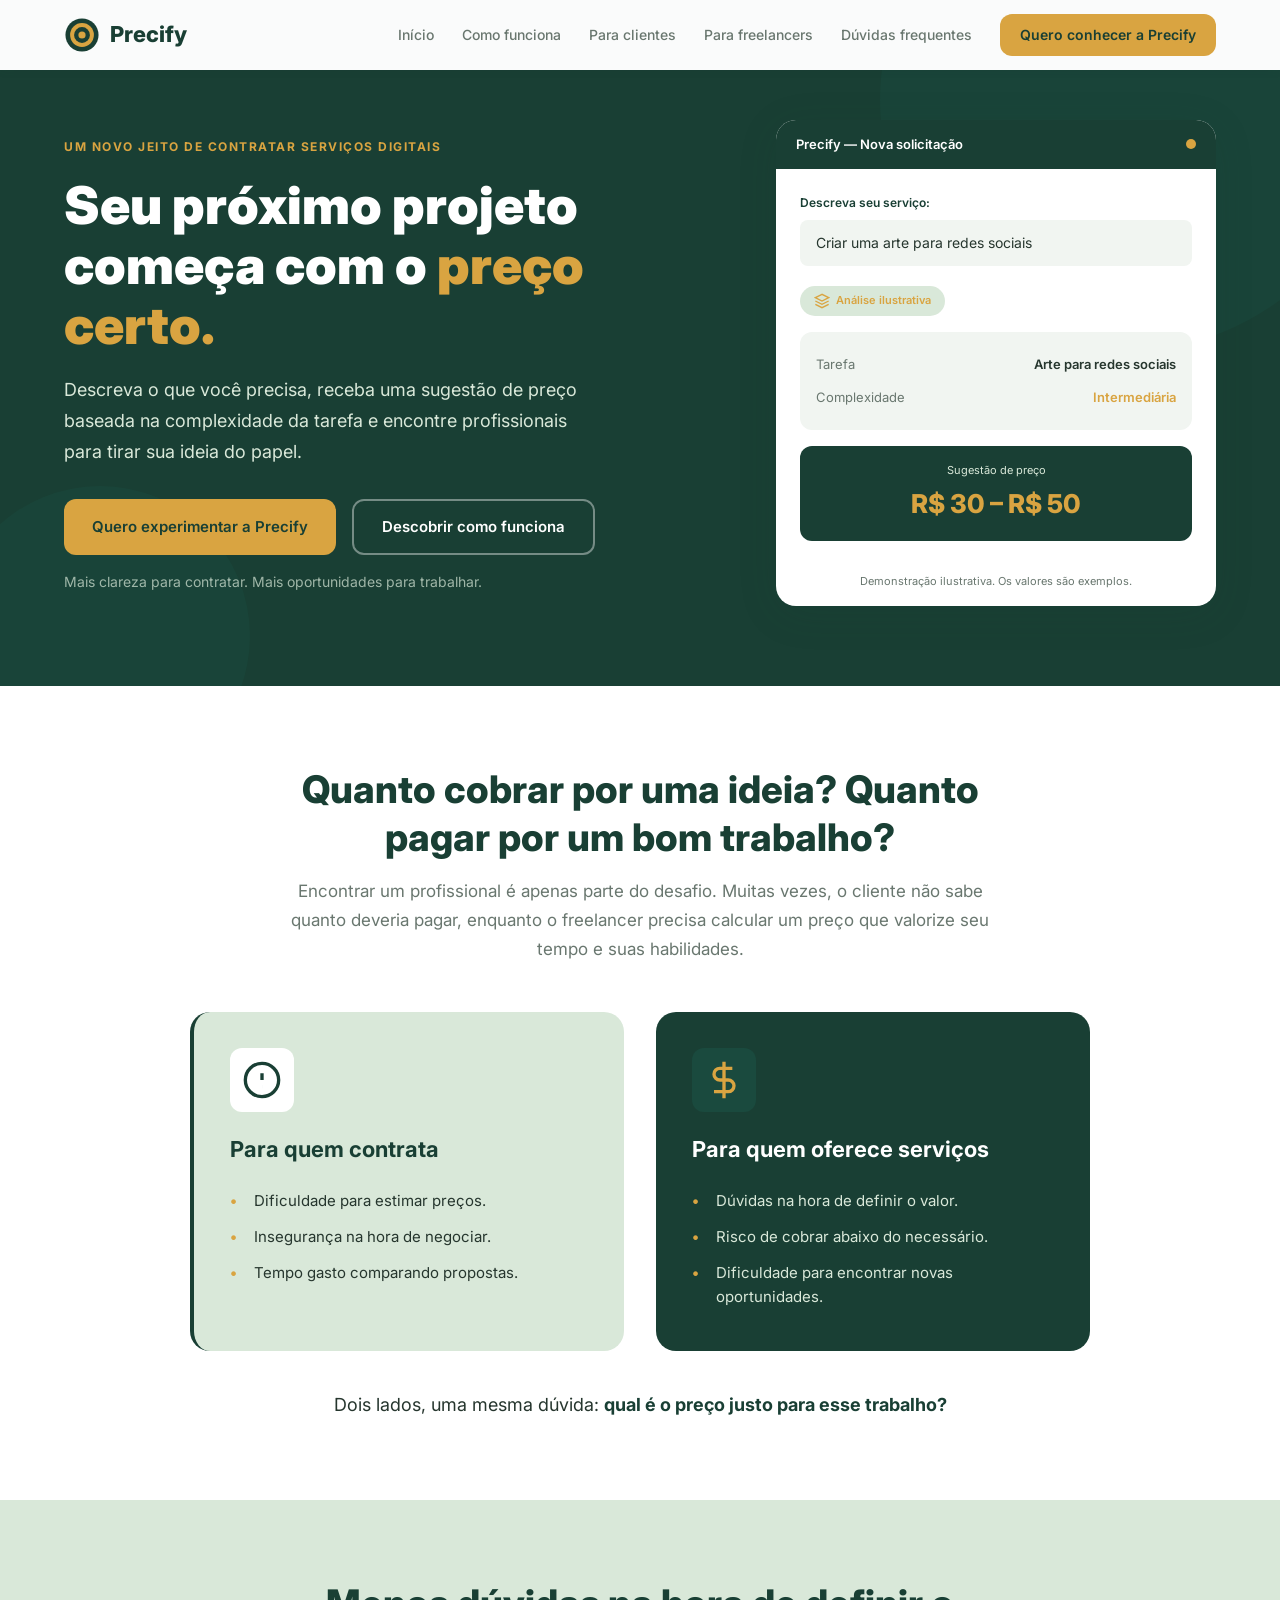
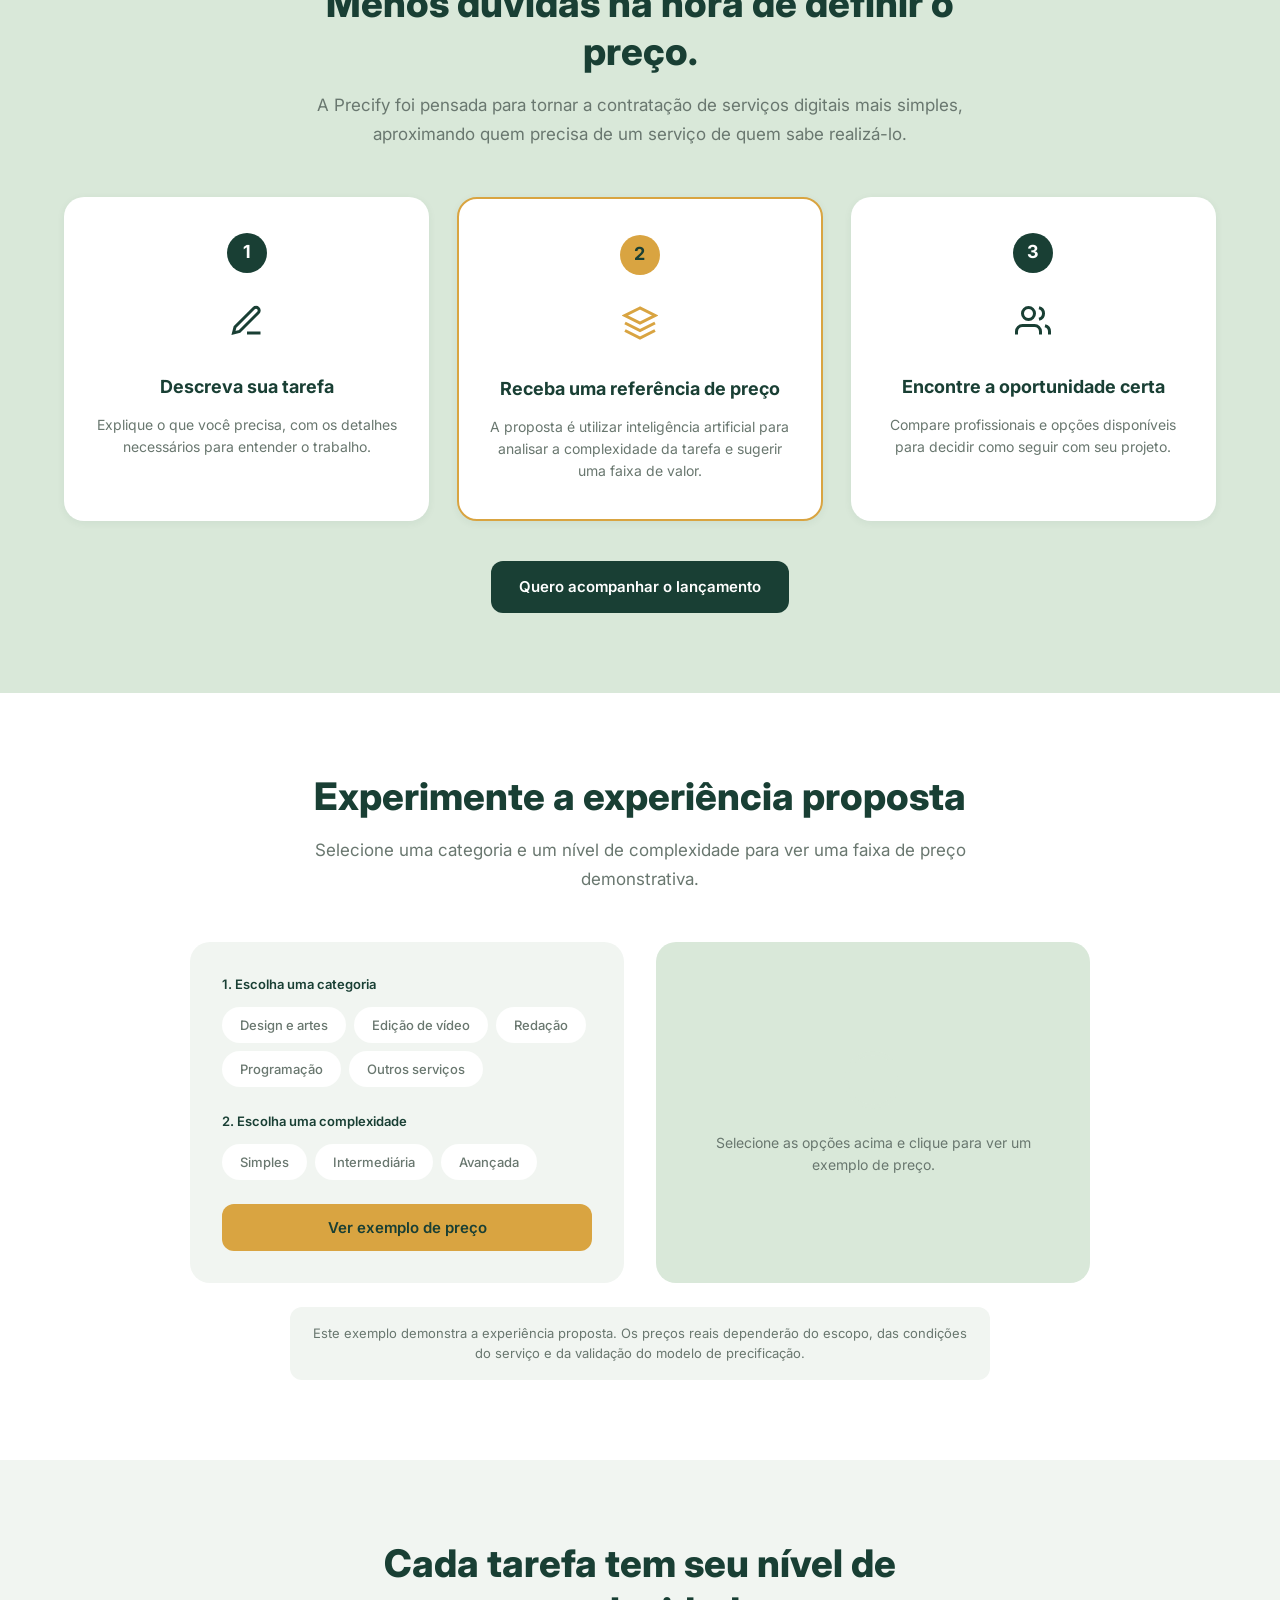
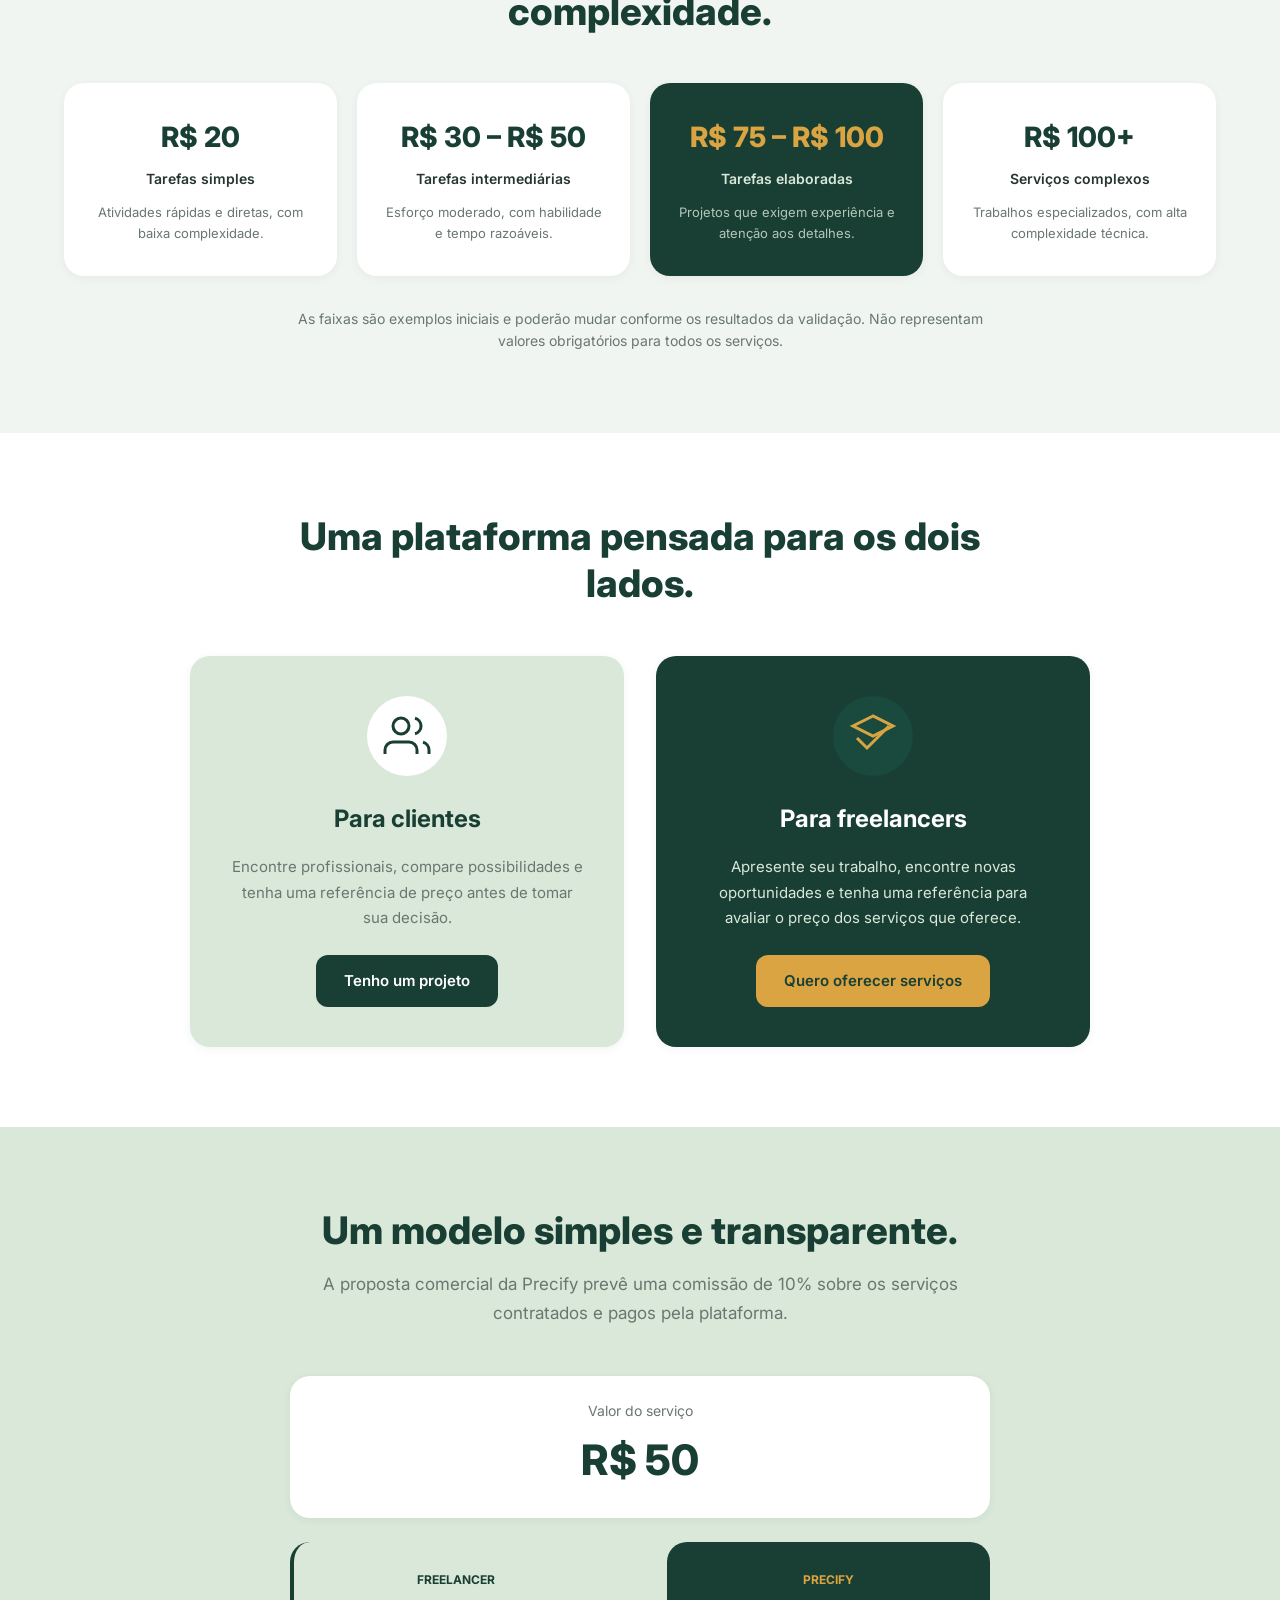
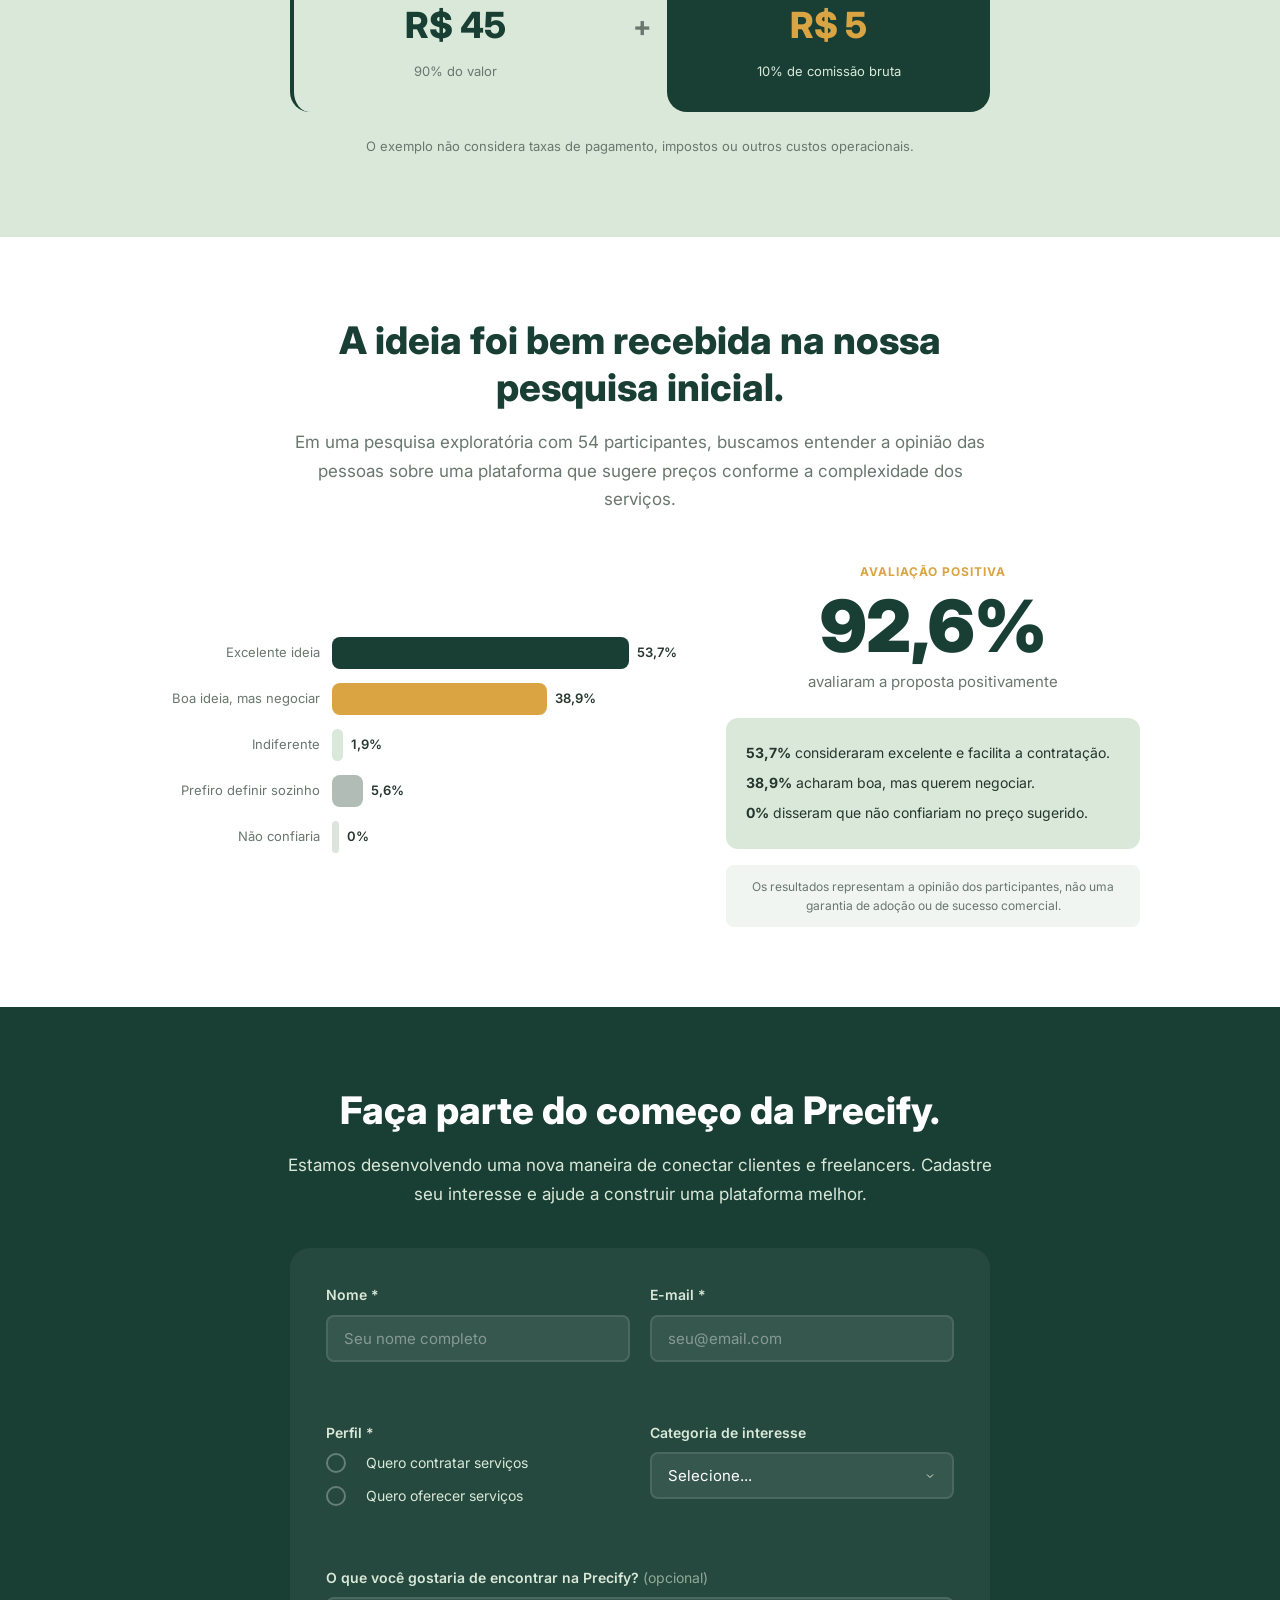
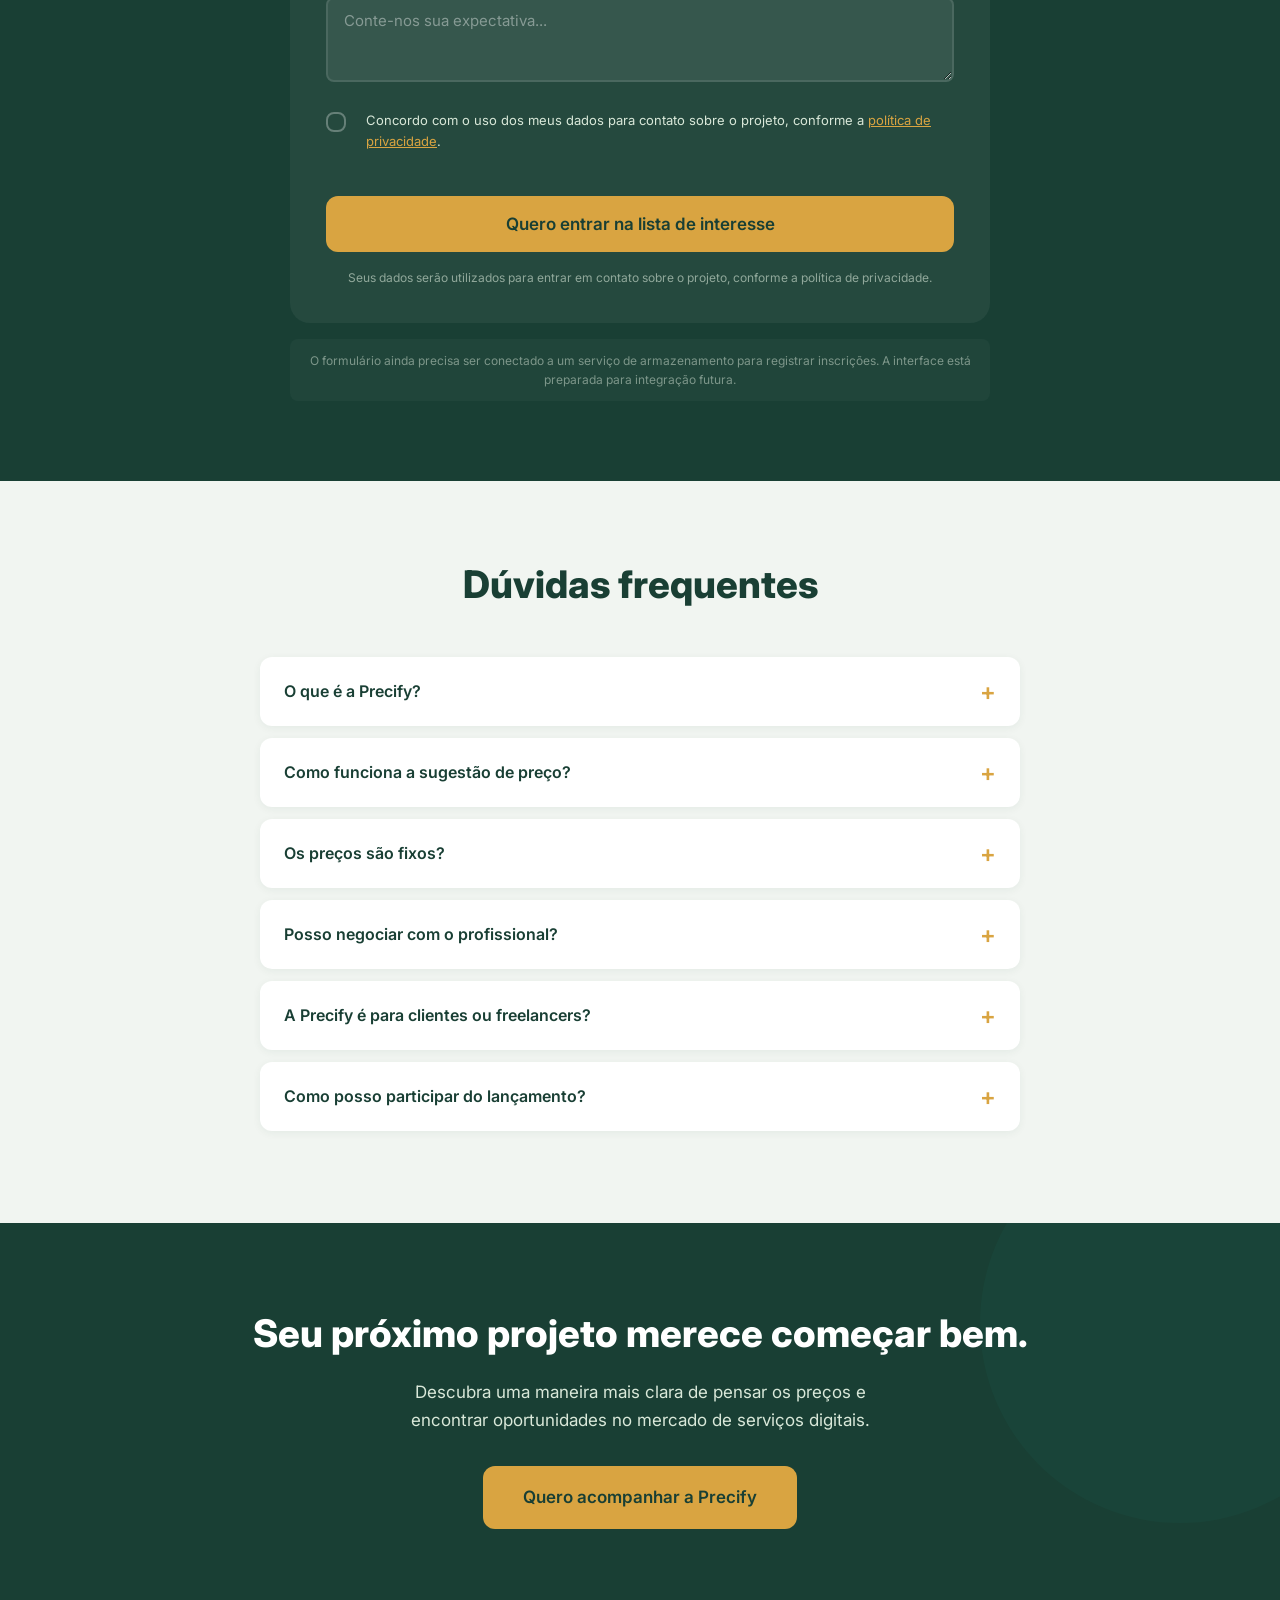
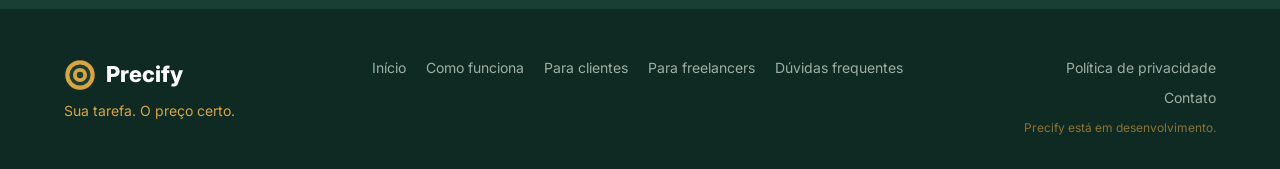
==== index.html @ c621aa9f "chore: implementação inicial do projeto" ====
<!DOCTYPE html>
<html lang="pt-BR">
<head>
    <meta charset="UTF-8" />
    <meta name="viewport" content="width=device-width, initial-scale=1.0" />
    <meta name="description" content="Conheça a Precify, uma proposta de marketplace que conecta clientes e freelancers e utiliza a complexidade das tarefas como referência para sugerir preços de serviços digitais." />
    <meta name="keywords" content="Precify, marketplace, serviços digitais, freelancers, precificação inteligente, IA" />
    <meta name="author" content="Precify" />

    <!-- Open Graph -->
    <meta property="og:title" content="Precify | Marketplace inteligente de serviços digitais" />
    <meta property="og:description" content="Conheça a Precify, uma proposta de marketplace que conecta clientes e freelancers e utiliza a complexidade das tarefas como referência para sugerir preços de serviços digitais." />
    <meta property="og:type" content="website" />
    <meta property="og:locale" content="pt_BR" />

    <title>Precify | Marketplace inteligente de serviços digitais</title>

    <!-- Favicon (inline SVG) -->
    <link rel="icon" href="data:image/svg+xml,%3Csvg xmlns='http://www.w3.org/2000/svg' viewBox='0 0 100 100'%3E%3Ccircle cx='50' cy='50' r='45' fill='%23193F34'/%3E%3Ccircle cx='50' cy='50' r='32' fill='%23D9A441'/%3E%3Ccircle cx='50' cy='50' r='22' fill='%23193F34'/%3E%3Ccircle cx='50' cy='50' r='10' fill='%23D9A441'/%3E%3C/svg%3E" />

    <link rel="preconnect" href="https://fonts.googleapis.com" />
    <link rel="preconnect" href="https://fonts.gstatic.com" crossorigin />
    <link href="https://fonts.googleapis.com/css2?family=Inter:wght@300;400;500;600;700;800;900&display=swap" rel="stylesheet" />

    <link rel="stylesheet" href="styles.css" />
</head>
<body>

<!-- ============================== -->
<!-- HEADER / NAVIGATION            -->
<!-- ============================== -->
<header id="header" class="header">
    <div class="container header__inner">
        <a href="#hero" class="logo" aria-label="Precify - página inicial">
            <svg class="logo__icon" width="36" height="36" viewBox="0 0 100 100" fill="none" xmlns="http://www.w3.org/2000/svg">
                <circle cx="50" cy="50" r="46" fill="#193F34"/>
                <circle cx="50" cy="50" r="33" fill="#D9A441"/>
                <circle cx="50" cy="50" r="22" fill="#193F34"/>
                <circle cx="50" cy="50" r="10" fill="#D9A441"/>
            </svg>
            <span class="logo__text">Precify</span>
        </a>

        <nav class="nav" id="nav" aria-label="Navegação principal">
            <a href="#hero" class="nav__link">Início</a>
            <a href="#solution" class="nav__link">Como funciona</a>
            <a href="#profiles" class="nav__link">Para clientes</a>
            <a href="#profiles" class="nav__link">Para freelancers</a>
            <a href="#faq" class="nav__link">Dúvidas frequentes</a>
            <a href="#interest-form" class="btn btn--gold btn--small">Quero conhecer a Precify</a>
        </nav>

        <button class="menu-toggle" id="menu-toggle" aria-label="Abrir menu" aria-expanded="false">
            <span class="menu-toggle__bar"></span>
            <span class="menu-toggle__bar"></span>
            <span class="menu-toggle__bar"></span>
        </button>
    </div>
</header>

<!-- ============================== -->
<!-- HERO                           -->
<!-- ============================== -->
<section id="hero" class="hero">
    <div class="hero__bg-circle hero__bg-circle--1"></div>
    <div class="hero__bg-circle hero__bg-circle--2"></div>

    <div class="container hero__inner">
        <div class="hero__content animate-on-scroll">
            <span class="hero__tag">UM NOVO JEITO DE CONTRATAR SERVIÇOS DIGITAIS</span>
            <h1 class="hero__title">Seu próximo projeto começa com o <span class="text-gold">preço certo.</span></h1>
            <p class="hero__subtitle">Descreva o que você precisa, receba uma sugestão de preço baseada na complexidade da tarefa e encontre profissionais para tirar sua ideia do papel.</p>

            <div class="hero__buttons">
                <a href="#interest-form" class="btn btn--gold">Quero experimentar a Precify</a>
                <a href="#solution" class="btn btn--outline">Descobrir como funciona</a>
            </div>

            <p class="hero__microcopy">Mais clareza para contratar. Mais oportunidades para trabalhar.</p>
        </div>

        <div class="hero__visual animate-on-scroll">
            <div class="demo-card">
                <div class="demo-card__header">
                    <span class="demo-card__title">Precify — Nova solicitação</span>
                    <span class="demo-card__dot"></span>
                </div>
                <div class="demo-card__body">
                    <label class="demo-card__label">Descreva seu serviço:</label>
                    <div class="demo-card__input">Criar uma arte para redes sociais</div>

                    <div class="demo-card__ai-badge">
                        <svg width="16" height="16" viewBox="0 0 24 24" fill="none" stroke="#D9A441" stroke-width="2"><path d="M12 2L2 7l10 5 10-5-10-5zM2 17l10 5 10-5M2 12l10 5 10-5"/></svg>
                        <span>Análise ilustrativa</span>
                    </div>

                    <div class="demo-card__analysis">
                        <div class="demo-card__row">
                            <span class="demo-card__key">Tarefa</span>
                            <span class="demo-card__val">Arte para redes sociais</span>
                        </div>
                        <div class="demo-card__row">
                            <span class="demo-card__key">Complexidade</span>
                            <span class="demo-card__val demo-card__val--accent">Intermediária</span>
                        </div>
                    </div>

                    <div class="demo-card__price-box">
                        <span class="demo-card__price-label">Sugestão de preço</span>
                        <span class="demo-card__price">R$ 30 – R$ 50</span>
                    </div>
                </div>
                <p class="demo-card__note">Demonstração ilustrativa. Os valores são exemplos.</p>
            </div>
        </div>
    </div>
</section>

<!-- ============================== -->
<!-- PROBLEM                        -->
<!-- ============================== -->
<section id="problem" class="section section--white">
    <div class="container">
        <div class="section__header animate-on-scroll">
            <h2 class="section__title">Quanto cobrar por uma ideia? Quanto pagar por um bom trabalho?</h2>
            <p class="section__text">Encontrar um profissional é apenas parte do desafio. Muitas vezes, o cliente não sabe quanto deveria pagar, enquanto o freelancer precisa calcular um preço que valorize seu tempo e suas habilidades.</p>
        </div>

        <div class="problem-cards">
            <div class="problem-card problem-card--left animate-on-scroll">
                <div class="problem-card__icon">
                    <svg width="40" height="40" viewBox="0 0 24 24" fill="none" stroke="#193F34" stroke-width="2"><circle cx="12" cy="12" r="10"/><path d="M12 8v4M12 16h.01"/></svg>
                </div>
                <h3 class="problem-card__title">Para quem contrata</h3>
                <ul class="problem-card__list">
                    <li>Dificuldade para estimar preços.</li>
                    <li>Insegurança na hora de negociar.</li>
                    <li>Tempo gasto comparando propostas.</li>
                </ul>
            </div>

            <div class="problem-card problem-card--right animate-on-scroll">
                <div class="problem-card__icon problem-card__icon--dark">
                    <svg width="40" height="40" viewBox="0 0 24 24" fill="none" stroke="#D9A441" stroke-width="2"><path d="M12 1v22M17 5H9.5a3.5 3.5 0 000 7h5a3.5 3.5 0 010 7H6"/></svg>
                </div>
                <h3 class="problem-card__title problem-card__title--light">Para quem oferece serviços</h3>
                <ul class="problem-card__list problem-card__list--light">
                    <li>Dúvidas na hora de definir o valor.</li>
                    <li>Risco de cobrar abaixo do necessário.</li>
                    <li>Dificuldade para encontrar novas oportunidades.</li>
                </ul>
            </div>
        </div>

        <p class="problem-footer animate-on-scroll">Dois lados, uma mesma dúvida: <strong>qual é o preço justo para esse trabalho?</strong></p>
    </div>
</section>

<!-- ============================== -->
<!-- SOLUTION                       -->
<!-- ============================== -->
<section id="solution" class="section section--light-green">
    <div class="container">
        <div class="section__header animate-on-scroll">
            <h2 class="section__title">Menos dúvidas na hora de definir o preço.</h2>
            <p class="section__text">A Precify foi pensada para tornar a contratação de serviços digitais mais simples, aproximando quem precisa de um serviço de quem sabe realizá-lo.</p>
        </div>

        <div class="solution-cards">
            <div class="solution-card animate-on-scroll">
                <div class="solution-card__num">1</div>
                <div class="solution-card__icon">
                    <svg width="36" height="36" viewBox="0 0 24 24" fill="none" stroke="#193F34" stroke-width="2"><path d="M12 20h9M16.5 3.5a2.12 2.12 0 113 3L7 19l-4 1 1-4L16.5 3.5z"/></svg>
                </div>
                <h3 class="solution-card__title">Descreva sua tarefa</h3>
                <p class="solution-card__text">Explique o que você precisa, com os detalhes necessários para entender o trabalho.</p>
            </div>

            <div class="solution-card solution-card--accent animate-on-scroll">
                <div class="solution-card__num solution-card__num--gold">2</div>
                <div class="solution-card__icon">
                    <svg width="36" height="36" viewBox="0 0 24 24" fill="none" stroke="#D9A441" stroke-width="2"><path d="M12 2L2 7l10 5 10-5-10-5zM2 17l10 5 10-5M2 12l10 5 10-5"/></svg>
                </div>
                <h3 class="solution-card__title">Receba uma referência de preço</h3>
                <p class="solution-card__text">A proposta é utilizar inteligência artificial para analisar a complexidade da tarefa e sugerir uma faixa de valor.</p>
            </div>

            <div class="solution-card animate-on-scroll">
                <div class="solution-card__num">3</div>
                <div class="solution-card__icon">
                    <svg width="36" height="36" viewBox="0 0 24 24" fill="none" stroke="#193F34" stroke-width="2"><path d="M17 21v-2a4 4 0 00-4-4H5a4 4 0 00-4 4v2"/><circle cx="9" cy="7" r="4"/><path d="M23 21v-2a4 4 0 00-3-3.87M16 3.13a4 4 0 010 7.75"/></svg>
                </div>
                <h3 class="solution-card__title">Encontre a oportunidade certa</h3>
                <p class="solution-card__text">Compare profissionais e opções disponíveis para decidir como seguir com seu projeto.</p>
            </div>
        </div>

        <div class="solution__cta animate-on-scroll">
            <a href="#interest-form" class="btn btn--dark">Quero acompanhar o lançamento</a>
        </div>
    </div>
</section>

<!-- ============================== -->
<!-- INTERACTIVE DEMO               -->
<!-- ============================== -->
<section id="demo" class="section section--white">
    <div class="container">
        <div class="section__header animate-on-scroll">
            <h2 class="section__title">Experimente a experiência proposta</h2>
            <p class="section__text">Selecione uma categoria e um nível de complexidade para ver uma faixa de preço demonstrativa.</p>
        </div>

        <div class="demo-interactive animate-on-scroll">
            <div class="demo-interactive__panel">
                <div class="demo-step">
                    <label class="demo-step__label">1. Escolha uma categoria</label>
                    <div class="demo-options" id="demo-categories">
                        <button class="demo-option" data-category="design">Design e artes</button>
                        <button class="demo-option" data-category="video">Edição de vídeo</button>
                        <button class="demo-option" data-category="writing">Redação</button>
                        <button class="demo-option" data-category="programming">Programação</button>
                        <button class="demo-option" data-category="other">Outros serviços</button>
                    </div>
                </div>

                <div class="demo-step">
                    <label class="demo-step__label">2. Escolha uma complexidade</label>
                    <div class="demo-options" id="demo-complexity">
                        <button class="demo-option" data-complexity="simple">Simples</button>
                        <button class="demo-option" data-complexity="intermediate">Intermediária</button>
                        <button class="demo-option" data-complexity="advanced">Avançada</button>
                    </div>
                </div>

                <button class="btn btn--gold btn--full" id="demo-submit" disabled>Ver exemplo de preço</button>
            </div>

            <div class="demo-interactive__result" id="demo-result">
                <div class="demo-result__placeholder">
                    <svg width="64" height="64" viewBox="0 0 24 24" fill="none" stroke="#D9E8D9" stroke-width="1.5"><circle cx="12" cy="12" r="10"/><path d="M12 8v4M12 16h.01"/></svg>
                    <p>Selecione as opções acima e clique para ver um exemplo de preço.</p>
                </div>
            </div>
        </div>

        <p class="demo-note animate-on-scroll">Este exemplo demonstra a experiência proposta. Os preços reais dependerão do escopo, das condições do serviço e da validação do modelo de precificação.</p>
    </div>
</section>

<!-- ============================== -->
<!-- PRICE TIERS                    -->
<!-- ============================== -->
<section id="prices" class="section section--light-gray">
    <div class="container">
        <div class="section__header animate-on-scroll">
            <h2 class="section__title">Cada tarefa tem seu nível de complexidade.</h2>
        </div>

        <div class="price-tiers">
            <div class="price-tier animate-on-scroll">
                <span class="price-tier__amount">R$ 20</span>
                <span class="price-tier__label">Tarefas simples</span>
                <p class="price-tier__desc">Atividades rápidas e diretas, com baixa complexidade.</p>
            </div>

            <div class="price-tier animate-on-scroll">
                <span class="price-tier__amount">R$ 30 – R$ 50</span>
                <span class="price-tier__label">Tarefas intermediárias</span>
                <p class="price-tier__desc">Esforço moderado, com habilidade e tempo razoáveis.</p>
            </div>

            <div class="price-tier price-tier--accent animate-on-scroll">
                <span class="price-tier__amount price-tier__amount--gold">R$ 75 – R$ 100</span>
                <span class="price-tier__label">Tarefas elaboradas</span>
                <p class="price-tier__desc">Projetos que exigem experiência e atenção aos detalhes.</p>
            </div>

            <div class="price-tier animate-on-scroll">
                <span class="price-tier__amount">R$ 100+</span>
                <span class="price-tier__label">Serviços complexos</span>
                <p class="price-tier__desc">Trabalhos especializados, com alta complexidade técnica.</p>
            </div>
        </div>

        <p class="price-note animate-on-scroll">As faixas são exemplos iniciais e poderão mudar conforme os resultados da validação. Não representam valores obrigatórios para todos os serviços.</p>
    </div>
</section>

<!-- ============================== -->
<!-- TWO PROFILES                   -->
<!-- ============================== -->
<section id="profiles" class="section section--white">
    <div class="container">
        <div class="section__header animate-on-scroll">
            <h2 class="section__title">Uma plataforma pensada para os dois lados.</h2>
        </div>

        <div class="profile-cards">
            <div class="profile-card profile-card--client animate-on-scroll">
                <div class="profile-card__icon">
                    <svg width="48" height="48" viewBox="0 0 24 24" fill="none" stroke="#193F34" stroke-width="1.5"><path d="M17 21v-2a4 4 0 00-4-4H5a4 4 0 00-4 4v2"/><circle cx="9" cy="7" r="4"/><path d="M23 21v-2a4 4 0 00-3-3.87M16 3.13a4 4 0 010 7.75"/></svg>
                </div>
                <h3 class="profile-card__title">Para clientes</h3>
                <p class="profile-card__text">Encontre profissionais, compare possibilidades e tenha uma referência de preço antes de tomar sua decisão.</p>
                <a href="#interest-form" class="btn btn--dark" data-profile="client">Tenho um projeto</a>
            </div>

            <div class="profile-card profile-card--freelancer animate-on-scroll">
                <div class="profile-card__icon">
                    <svg width="48" height="48" viewBox="0 0 24 24" fill="none" stroke="#D9A441" stroke-width="1.5"><path d="M20 7L9 18l-5-5"/><path d="M12 2L2 7l10 5 10-5-10-5z"/></svg>
                </div>
                <h3 class="profile-card__title profile-card__title--light">Para freelancers</h3>
                <p class="profile-card__text profile-card__text--light">Apresente seu trabalho, encontre novas oportunidades e tenha uma referência para avaliar o preço dos serviços que oferece.</p>
                <a href="#interest-form" class="btn btn--gold" data-profile="freelancer">Quero oferecer serviços</a>
            </div>
        </div>
    </div>
</section>

<!-- ============================== -->
<!-- BUSINESS MODEL                 -->
<!-- ============================== -->
<section id="business-model" class="section section--light-green">
    <div class="container">
        <div class="section__header animate-on-scroll">
            <h2 class="section__title">Um modelo simples e transparente.</h2>
            <p class="section__text">A proposta comercial da Precify prevê uma comissão de 10% sobre os serviços contratados e pagos pela plataforma.</p>
        </div>

        <div class="business-model animate-on-scroll">
            <div class="business-model__total">
                <span class="business-model__label">Valor do serviço</span>
                <span class="business-model__amount">R$ 50</span>
            </div>

            <div class="business-model__split">
                <div class="business-model__card business-model__card--freelancer">
                    <span class="business-model__card-label">FREELANCER</span>
                    <span class="business-model__card-amount">R$ 45</span>
                    <span class="business-model__card-pct">90% do valor</span>
                </div>

                <div class="business-model__plus">+</div>

                <div class="business-model__card business-model__card--precify">
                    <span class="business-model__card-label">PRECIFY</span>
                    <span class="business-model__card-amount">R$ 5</span>
                    <span class="business-model__card-pct">10% de comissão bruta</span>
                </div>
            </div>

            <p class="business-model__note">O exemplo não considera taxas de pagamento, impostos ou outros custos operacionais.</p>
        </div>
    </div>
</section>

<!-- ============================== -->
<!-- VALIDATION                     -->
<!-- ============================== -->
<section id="validation" class="section section--white">
    <div class="container">
        <div class="section__header animate-on-scroll">
            <h2 class="section__title">A ideia foi bem recebida na nossa pesquisa inicial.</h2>
            <p class="section__text">Em uma pesquisa exploratória com 54 participantes, buscamos entender a opinião das pessoas sobre uma plataforma que sugere preços conforme a complexidade dos serviços.</p>
        </div>

        <div class="validation animate-on-scroll">
            <div class="validation__chart">
                <div class="bar-chart" id="bar-chart">
                    <div class="bar-chart__item">
                        <span class="bar-chart__label">Excelente ideia</span>
                        <div class="bar-chart__bar-wrap">
                            <div class="bar-chart__bar bar-chart__bar--primary" data-value="53.7"></div>
                            <span class="bar-chart__value">53,7%</span>
                        </div>
                    </div>
                    <div class="bar-chart__item">
                        <span class="bar-chart__label">Boa ideia, mas negociar</span>
                        <div class="bar-chart__bar-wrap">
                            <div class="bar-chart__bar bar-chart__bar--gold" data-value="38.9"></div>
                            <span class="bar-chart__value">38,9%</span>
                        </div>
                    </div>
                    <div class="bar-chart__item">
                        <span class="bar-chart__label">Indiferente</span>
                        <div class="bar-chart__bar-wrap">
                            <div class="bar-chart__bar bar-chart__bar--light" data-value="1.9"></div>
                            <span class="bar-chart__value">1,9%</span>
                        </div>
                    </div>
                    <div class="bar-chart__item">
                        <span class="bar-chart__label">Prefiro definir sozinho</span>
                        <div class="bar-chart__bar-wrap">
                            <div class="bar-chart__bar bar-chart__bar--gray" data-value="5.6"></div>
                            <span class="bar-chart__value">5,6%</span>
                        </div>
                    </div>
                    <div class="bar-chart__item">
                        <span class="bar-chart__label">Não confiaria</span>
                        <div class="bar-chart__bar-wrap">
                            <div class="bar-chart__bar bar-chart__bar--none" data-value="0"></div>
                            <span class="bar-chart__value">0%</span>
                        </div>
                    </div>
                </div>
            </div>

            <div class="validation__highlight">
                <span class="validation__tag">AVALIAÇÃO POSITIVA</span>
                <span class="validation__big-number">92,6%</span>
                <span class="validation__desc">avaliaram a proposta positivamente</span>

                <div class="validation__detail">
                    <p><strong>53,7%</strong> consideraram excelente e facilita a contratação.</p>
                    <p><strong>38,9%</strong> acharam boa, mas querem negociar.</p>
                    <p><strong>0%</strong> disseram que não confiariam no preço sugerido.</p>
                </div>

                <div class="validation__disclaimer">
                    Os resultados representam a opinião dos participantes, não uma garantia de adoção ou de sucesso comercial.
                </div>
            </div>
        </div>
    </div>
</section>

<!-- ============================== -->
<!-- INTEREST FORM                  -->
<!-- ============================== -->
<section id="interest-form" class="section section--dark">
    <div class="container">
        <div class="section__header section__header--center animate-on-scroll">
            <h2 class="section__title section__title--light">Faça parte do começo da Precify.</h2>
            <p class="section__text section__text--light">Estamos desenvolvendo uma nova maneira de conectar clientes e freelancers. Cadastre seu interesse e ajude a construir uma plataforma melhor.</p>
        </div>

        <div class="form-wrapper animate-on-scroll">
            <form id="interest-form-el" class="interest-form" novalidate>
                <div class="form-row">
                    <div class="form-group">
                        <label for="name" class="form-label">Nome *</label>
                        <input type="text" id="name" name="name" class="form-input" required placeholder="Seu nome completo" />
                        <span class="form-error" id="name-error"></span>
                    </div>
                    <div class="form-group">
                        <label for="email" class="form-label">E-mail *</label>
                        <input type="email" id="email" name="email" class="form-input" required placeholder="seu@email.com" />
                        <span class="form-error" id="email-error"></span>
                    </div>
                </div>

                <div class="form-row">
                    <div class="form-group">
                        <label class="form-label">Perfil *</label>
                        <div class="form-radio-group">
                            <label class="form-radio">
                                <input type="radio" name="profile" value="client" required />
                                <span class="form-radio__custom"></span>
                                <span>Quero contratar serviços</span>
                            </label>
                            <label class="form-radio">
                                <input type="radio" name="profile" value="freelancer" required />
                                <span class="form-radio__custom"></span>
                                <span>Quero oferecer serviços</span>
                            </label>
                        </div>
                        <span class="form-error" id="profile-error"></span>
                    </div>

                    <div class="form-group">
                        <label for="category" class="form-label">Categoria de interesse</label>
                        <select id="category" name="category" class="form-input form-select">
                            <option value="">Selecione...</option>
                            <option value="design">Design e artes</option>
                            <option value="video">Edição de vídeo</option>
                            <option value="writing">Redação</option>
                            <option value="programming">Programação</option>
                            <option value="marketing">Marketing digital</option>
                            <option value="other">Outros</option>
                        </select>
                    </div>
                </div>

                <div class="form-group">
                    <label for="message" class="form-label">O que você gostaria de encontrar na Precify? <span class="form-label--optional">(opcional)</span></label>
                    <textarea id="message" name="message" class="form-input form-textarea" rows="3" placeholder="Conte-nos sua expectativa..."></textarea>
                </div>

                <div class="form-consent">
                    <label class="form-checkbox">
                        <input type="checkbox" id="consent" name="consent" required />
                        <span class="form-checkbox__custom"></span>
                        <span>Concordo com o uso dos meus dados para contato sobre o projeto, conforme a <a href="#" class="form-link">política de privacidade</a>.</span>
                    </label>
                    <span class="form-error" id="consent-error"></span>
                </div>

                <button type="submit" class="btn btn--gold btn--full btn--large" id="form-submit">
                    <span class="btn__text">Quero entrar na lista de interesse</span>
                    <span class="btn__loading" hidden>Enviando...</span>
                </button>

                <p class="form-microcopy">Seus dados serão utilizados para entrar em contato sobre o projeto, conforme a política de privacidade.</p>

                <div class="form-success" id="form-success" hidden>
                    <svg width="48" height="48" viewBox="0 0 24 24" fill="none" stroke="#D9A441" stroke-width="2"><path d="M22 11.08V12a10 10 0 11-5.93-9.14"/><path d="M22 4L12 14.01l-3-3"/></svg>
                    <h3>Cadastro recebido!</h3>
                    <p>Obrigado pelo seu interesse. Entraremos em contato conforme o projeto evoluir.</p>
                </div>
            </form>

            <p class="form-backend-note">O formulário ainda precisa ser conectado a um serviço de armazenamento para registrar inscrições. A interface está preparada para integração futura.</p>
        </div>
    </div>
</section>

<!-- ============================== -->
<!-- FAQ                            -->
<!-- ============================== -->
<section id="faq" class="section section--light-gray">
    <div class="container">
        <div class="section__header animate-on-scroll">
            <h2 class="section__title">Dúvidas frequentes</h2>
        </div>

        <div class="faq-list animate-on-scroll">
            <div class="faq-item">
                <button class="faq-item__question" aria-expanded="false">
                    <span>O que é a Precify?</span>
                    <span class="faq-item__icon">+</span>
                </button>
                <div class="faq-item__answer">
                    <p>A Precify é uma proposta de marketplace inteligente de serviços digitais que conecta clientes e freelancers. A ideia é facilitar a definição de preços por meio de uma análise da complexidade de cada tarefa.</p>
                </div>
            </div>

            <div class="faq-item">
                <button class="faq-item__question" aria-expanded="false">
                    <span>Como funciona a sugestão de preço?</span>
                    <span class="faq-item__icon">+</span>
                </button>
                <div class="faq-item__answer">
                    <p>A proposta é utilizar inteligência artificial para analisar as características e a complexidade da tarefa descrita pelo cliente e sugerir uma faixa de preço de referência. Essa funcionalidade está em fase de planejamento e desenvolvimento.</p>
                </div>
            </div>

            <div class="faq-item">
                <button class="faq-item__question" aria-expanded="false">
                    <span>Os preços são fixos?</span>
                    <span class="faq-item__icon">+</span>
                </button>
                <div class="faq-item__answer">
                    <p>Não. As faixas de preço são sugestões de referência, não valores obrigatórios. O objetivo é oferecer uma base para a negociação entre cliente e freelancer.</p>
                </div>
            </div>

            <div class="faq-item">
                <button class="faq-item__question" aria-expanded="false">
                    <span>Posso negociar com o profissional?</span>
                    <span class="faq-item__icon">+</span>
                </button>
                <div class="faq-item__answer">
                    <p>Sim. A sugestão de preço é uma referência inicial. Cliente e freelancer podem negociar o valor final conforme o escopo e as condições do serviço.</p>
                </div>
            </div>

            <div class="faq-item">
                <button class="faq-item__question" aria-expanded="false">
                    <span>A Precify é para clientes ou freelancers?</span>
                    <span class="faq-item__icon">+</span>
                </button>
                <div class="faq-item__answer">
                    <p>Para os dois. A plataforma conecta quem precisa contratar serviços digitais e quem deseja oferecê-los, beneficiando ambos os lados.</p>
                </div>
            </div>

            <div class="faq-item">
                <button class="faq-item__question" aria-expanded="false">
                    <span>Como posso participar do lançamento?</span>
                    <span class="faq-item__icon">+</span>
                </button>
                <div class="faq-item__answer">
                    <p>Você pode se cadastrar na lista de interesse nesta página. Assim que a plataforma estiver pronta para testes, entraremos em contato.</p>
                </div>
            </div>
        </div>
    </div>
</section>

<!-- ============================== -->
<!-- FINAL CTA + FOOTER             -->
<!-- ============================== -->
<section class="final-cta">
    <div class="container">
        <div class="final-cta__content animate-on-scroll">
            <h2 class="final-cta__title">Seu próximo projeto merece começar bem.</h2>
            <p class="final-cta__text">Descubra uma maneira mais clara de pensar os preços e encontrar oportunidades no mercado de serviços digitais.</p>
            <a href="#interest-form" class="btn btn--gold btn--large">Quero acompanhar a Precify</a>
        </div>
    </div>
</section>

<footer class="footer">
    <div class="container footer__inner">
        <div class="footer__brand">
            <a href="#hero" class="logo logo--footer">
                <svg class="logo__icon" width="32" height="32" viewBox="0 0 100 100" fill="none" xmlns="http://www.w3.org/2000/svg">
                    <circle cx="50" cy="50" r="46" fill="#D9A441"/>
                    <circle cx="50" cy="50" r="33" fill="#193F34"/>
                    <circle cx="50" cy="50" r="22" fill="#D9A441"/>
                    <circle cx="50" cy="50" r="10" fill="#193F34"/>
                </svg>
                <span class="logo__text logo__text--light">Precify</span>
            </a>
            <p class="footer__slogan">Sua tarefa. O preço certo.</p>
        </div>

        <nav class="footer__nav" aria-label="Navegação do rodapé">
            <a href="#hero" class="footer__link">Início</a>
            <a href="#solution" class="footer__link">Como funciona</a>
            <a href="#profiles" class="footer__link">Para clientes</a>
            <a href="#profiles" class="footer__link">Para freelancers</a>
            <a href="#faq" class="footer__link">Dúvidas frequentes</a>
        </nav>

        <div class="footer__info">
            <a href="#" class="footer__link">Política de privacidade</a>
            <a href="#" class="footer__link">Contato</a>
            <p class="footer__status">Precify está em desenvolvimento.</p>
        </div>
    </div>
</footer>

<script src="script.js"></script>
</body>
</html>
---- styles.css ----
/* ==============================
   PRECIFY — LANDING PAGE STYLES
   ============================== */

/* --- Variables --- */
:root {
    --color-primary: #193F34;
    --color-primary-light: #1A4A3E;
    --color-secondary: #D9E8D9;
    --color-white: #FFFFFF;
    --color-gray: #F1F5F1;
    --color-gold: #D9A441;
    --color-gold-light: #E0B45C;
    --color-text: #26362E;
    --color-text-secondary: #69776F;
    --color-border: #E0E8E0;

    --font-family: 'Inter', -apple-system, BlinkMacSystemFont, sans-serif;

    --radius-sm: 8px;
    --radius-md: 12px;
    --radius-lg: 20px;
    --radius-xl: 28px;

    --shadow-sm: 0 2px 8px rgba(25, 63, 52, 0.06);
    --shadow-md: 0 4px 20px rgba(25, 63, 52, 0.08);
    --shadow-lg: 0 8px 40px rgba(25, 63, 52, 0.12);

    --transition: 0.3s ease;
    --transition-slow: 0.5s ease;

    --max-width: 1200px;
}

/* --- Reset --- */
*, *::before, *::after {
    margin: 0;
    padding: 0;
    box-sizing: border-box;
}

html {
    scroll-behavior: smooth;
    font-size: 16px;
}

body {
    font-family: var(--font-family);
    color: var(--color-text);
    background: var(--color-white);
    line-height: 1.6;
    overflow-x: hidden;
}

a {
    text-decoration: none;
    color: inherit;
}

ul {
    list-style: none;
}

button {
    font-family: inherit;
    cursor: pointer;
    border: none;
    background: none;
}

img {
    max-width: 100%;
    display: block;
}

/* --- Container --- */
.container {
    max-width: var(--max-width);
    margin: 0 auto;
    padding: 0 24px;
}

/* --- Typography --- */
.text-gold {
    color: var(--color-gold);
}

/* --- Buttons --- */
.btn {
    display: inline-flex;
    align-items: center;
    justify-content: center;
    gap: 8px;
    padding: 14px 28px;
    border-radius: var(--radius-md);
    font-size: 15px;
    font-weight: 600;
    transition: all var(--transition);
    white-space: nowrap;
    text-align: center;
}

.btn--gold {
    background: var(--color-gold);
    color: var(--color-primary);
}

.btn--gold:hover {
    background: var(--color-gold-light);
    transform: translateY(-2px);
    box-shadow: var(--shadow-md);
}

.btn--dark {
    background: var(--color-primary);
    color: var(--color-white);
}

.btn--dark:hover {
    background: var(--color-primary-light);
    transform: translateY(-2px);
    box-shadow: var(--shadow-md);
}

.btn--outline {
    background: transparent;
    color: var(--color-white);
    border: 2px solid rgba(255,255,255,0.4);
}

.btn--outline:hover {
    background: rgba(255,255,255,0.1);
    border-color: var(--color-white);
}

.btn--small {
    padding: 10px 20px;
    font-size: 14px;
}

.btn--large {
    padding: 18px 40px;
    font-size: 17px;
}

.btn--full {
    width: 100%;
}

/* --- Logo --- */
.logo {
    display: flex;
    align-items: center;
    gap: 10px;
    font-weight: 800;
    font-size: 22px;
    color: var(--color-primary);
    transition: opacity var(--transition);
}

.logo:hover {
    opacity: 0.85;
}

.logo__text--light {
    color: var(--color-white);
}

/* --- Header --- */
.header {
    position: fixed;
    top: 0;
    left: 0;
    width: 100%;
    z-index: 1000;
    background: rgba(255,255,255,0.98);
    backdrop-filter: blur(10px);
    box-shadow: var(--shadow-sm);
    transition: all var(--transition);
}

.header__inner {
    display: flex;
    align-items: center;
    justify-content: space-between;
    height: 70px;
}

.nav {
    display: flex;
    align-items: center;
    gap: 28px;
}

.nav__link {
    font-size: 14px;
    font-weight: 500;
    color: var(--color-text-secondary);
    transition: color var(--transition);
}

.nav__link:hover {
    color: var(--color-primary);
}

.menu-toggle {
    display: none;
    flex-direction: column;
    gap: 5px;
    padding: 8px;
}

.menu-toggle__bar {
    width: 24px;
    height: 2.5px;
    background: var(--color-primary);
    border-radius: 2px;
    transition: all var(--transition);
}

.menu-toggle.active .menu-toggle__bar:nth-child(1) {
    transform: rotate(45deg) translate(5px, 5px);
}

.menu-toggle.active .menu-toggle__bar:nth-child(2) {
    opacity: 0;
}

.menu-toggle.active .menu-toggle__bar:nth-child(3) {
    transform: rotate(-45deg) translate(7px, -7px);
}

/* --- Section Base --- */
.section {
    padding: 80px 0;
}

.section--white { background: var(--color-white); }
.section--light-green { background: var(--color-secondary); }
.section--light-gray { background: var(--color-gray); }
.section--dark { background: var(--color-primary); }

.section__header {
    max-width: 720px;
    margin: 0 auto 48px;
    text-align: center;
}

.section__header--center {
    margin-bottom: 40px;
}

.section__title {
    font-size: clamp(28px, 4vw, 38px);
    font-weight: 800;
    color: var(--color-primary);
    line-height: 1.25;
    margin-bottom: 16px;
}

.section__title--light {
    color: var(--color-white);
}

.section__text {
    font-size: 17px;
    color: var(--color-text-secondary);
    line-height: 1.7;
}

.section__text--light {
    color: var(--color-secondary);
}

/* --- Hero --- */
.hero {
    position: relative;
    background: var(--color-primary);
    padding: 120px 0 80px;
    overflow: hidden;
    min-height: 600px;
    display: flex;
    align-items: center;
}

.hero__bg-circle {
    position: absolute;
    border-radius: 50%;
    opacity: 0.5;
}

.hero__bg-circle--1 {
    width: 500px;
    height: 500px;
    background: var(--color-primary-light);
    top: -150px;
    right: -100px;
}

.hero__bg-circle--2 {
    width: 300px;
    height: 300px;
    background: var(--color-primary-light);
    bottom: -100px;
    left: -50px;
}

.hero__inner {
    display: flex;
    align-items: center;
    gap: 60px;
    position: relative;
    z-index: 1;
}

.hero__content {
    flex: 1;
}

.hero__tag {
    display: inline-block;
    font-size: 12px;
    font-weight: 700;
    letter-spacing: 1.5px;
    color: var(--color-gold);
    margin-bottom: 20px;
}

.hero__title {
    font-size: clamp(36px, 5vw, 52px);
    font-weight: 900;
    color: var(--color-white);
    line-height: 1.15;
    margin-bottom: 20px;
}

.hero__subtitle {
    font-size: 18px;
    color: var(--color-secondary);
    line-height: 1.7;
    margin-bottom: 32px;
    max-width: 520px;
}

.hero__buttons {
    display: flex;
    gap: 16px;
    flex-wrap: wrap;
    margin-bottom: 16px;
}

.hero__microcopy {
    font-size: 14px;
    color: rgba(217,232,217,0.7);
}

/* --- Hero Visual / Demo Card --- */
.hero__visual {
    flex: 0 0 440px;
}

.demo-card {
    background: var(--color-white);
    border-radius: var(--radius-lg);
    box-shadow: var(--shadow-lg);
    overflow: hidden;
    animation: floatCard 6s ease-in-out infinite;
}

@keyframes floatCard {
    0%, 100% { transform: translateY(0); }
    50% { transform: translateY(-10px); }
}

.demo-card__header {
    background: var(--color-primary);
    padding: 14px 20px;
    display: flex;
    align-items: center;
    justify-content: space-between;
}

.demo-card__title {
    font-size: 13px;
    font-weight: 600;
    color: var(--color-white);
}

.demo-card__dot {
    width: 10px;
    height: 10px;
    border-radius: 50%;
    background: var(--color-gold);
}

.demo-card__body {
    padding: 24px;
}

.demo-card__label {
    display: block;
    font-size: 12px;
    font-weight: 600;
    color: var(--color-primary);
    margin-bottom: 8px;
}

.demo-card__input {
    background: var(--color-gray);
    border-radius: var(--radius-sm);
    padding: 12px 16px;
    font-size: 14px;
    color: var(--color-text);
    margin-bottom: 20px;
}

.demo-card__ai-badge {
    display: inline-flex;
    align-items: center;
    gap: 6px;
    background: var(--color-secondary);
    border-radius: 20px;
    padding: 6px 14px;
    font-size: 11px;
    font-weight: 600;
    color: var(--color-gold);
    margin-bottom: 16px;
}

.demo-card__analysis {
    background: var(--color-gray);
    border-radius: var(--radius-md);
    padding: 16px;
    margin-bottom: 16px;
}

.demo-card__row {
    display: flex;
    justify-content: space-between;
    align-items: center;
    padding: 6px 0;
}

.demo-card__key {
    font-size: 13px;
    color: var(--color-text-secondary);
}

.demo-card__val {
    font-size: 13px;
    font-weight: 600;
    color: var(--color-text);
}

.demo-card__val--accent {
    color: var(--color-gold);
}

.demo-card__price-box {
    background: var(--color-primary);
    border-radius: var(--radius-md);
    padding: 16px;
    text-align: center;
}

.demo-card__price-label {
    display: block;
    font-size: 11px;
    color: var(--color-secondary);
    margin-bottom: 4px;
}

.demo-card__price {
    font-size: 26px;
    font-weight: 800;
    color: var(--color-gold);
}

.demo-card__note {
    text-align: center;
    font-size: 11px;
    color: var(--color-text-secondary);
    padding: 8px 24px 16px;
}

/* --- Problem Section --- */
.problem-cards {
    display: grid;
    grid-template-columns: 1fr 1fr;
    gap: 32px;
    max-width: 900px;
    margin: 0 auto;
}

.problem-card {
    border-radius: var(--radius-lg);
    padding: 36px;
    position: relative;
}

.problem-card--left {
    background: var(--color-secondary);
    border-left: 4px solid var(--color-primary);
}

.problem-card--right {
    background: var(--color-primary);
}

.problem-card__icon {
    width: 64px;
    height: 64px;
    border-radius: var(--radius-md);
    background: var(--color-white);
    display: flex;
    align-items: center;
    justify-content: center;
    margin-bottom: 20px;
}

.problem-card__icon--dark {
    background: var(--color-primary-light);
}

.problem-card__title {
    font-size: 22px;
    font-weight: 700;
    color: var(--color-primary);
    margin-bottom: 16px;
}

.problem-card__title--light {
    color: var(--color-white);
}

.problem-card__list li {
    font-size: 15px;
    color: var(--color-text);
    padding: 6px 0;
    padding-left: 24px;
    position: relative;
}

.problem-card__list li::before {
    content: "•";
    position: absolute;
    left: 0;
    color: var(--color-gold);
    font-weight: 700;
}

.problem-card__list--light li {
    color: var(--color-secondary);
}

.problem-footer {
    text-align: center;
    font-size: 18px;
    color: var(--color-text);
    margin-top: 40px;
}

.problem-footer strong {
    color: var(--color-primary);
}

/* --- Solution Section --- */
.solution-cards {
    display: grid;
    grid-template-columns: repeat(3, 1fr);
    gap: 28px;
}

.solution-card {
    background: var(--color-white);
    border-radius: var(--radius-lg);
    padding: 36px 28px;
    text-align: center;
    box-shadow: var(--shadow-sm);
    transition: transform var(--transition), box-shadow var(--transition);
    position: relative;
}

.solution-card:hover {
    transform: translateY(-6px);
    box-shadow: var(--shadow-md);
}

.solution-card--accent {
    border: 2px solid var(--color-gold);
}

.solution-card__num {
    width: 40px;
    height: 40px;
    border-radius: 50%;
    background: var(--color-primary);
    color: var(--color-white);
    font-size: 18px;
    font-weight: 700;
    display: flex;
    align-items: center;
    justify-content: center;
    margin: 0 auto 16px;
}

.solution-card__num--gold {
    background: var(--color-gold);
    color: var(--color-primary);
}

.solution-card__icon {
    width: 64px;
    height: 64px;
    margin: 0 auto 20px;
    display: flex;
    align-items: center;
    justify-content: center;
}

.solution-card__title {
    font-size: 18px;
    font-weight: 700;
    color: var(--color-primary);
    margin-bottom: 12px;
}

.solution-card__text {
    font-size: 14px;
    color: var(--color-text-secondary);
    line-height: 1.6;
}

.solution__cta {
    text-align: center;
    margin-top: 40px;
}

/* --- Interactive Demo --- */
.demo-interactive {
    display: grid;
    grid-template-columns: 1fr 1fr;
    gap: 32px;
    max-width: 900px;
    margin: 0 auto;
}

.demo-interactive__panel {
    background: var(--color-gray);
    border-radius: var(--radius-lg);
    padding: 32px;
}

.demo-step {
    margin-bottom: 24px;
}

.demo-step__label {
    display: block;
    font-size: 13px;
    font-weight: 600;
    color: var(--color-primary);
    margin-bottom: 12px;
}

.demo-options {
    display: flex;
    flex-wrap: wrap;
    gap: 8px;
}

.demo-option {
    padding: 8px 16px;
    border-radius: 20px;
    background: var(--color-white);
    border: 2px solid transparent;
    font-size: 13px;
    font-weight: 500;
    color: var(--color-text-secondary);
    transition: all var(--transition);
}

.demo-option:hover {
    border-color: var(--color-secondary);
}

.demo-option.selected {
    background: var(--color-primary);
    color: var(--color-white);
    border-color: var(--color-primary);
}

.demo-interactive__result {
    background: var(--color-secondary);
    border-radius: var(--radius-lg);
    padding: 32px;
    display: flex;
    align-items: center;
    justify-content: center;
    min-height: 280px;
}

.demo-result__placeholder {
    text-align: center;
    color: var(--color-text-secondary);
}

.demo-result__placeholder p {
    font-size: 14px;
    margin-top: 12px;
}

.demo-result__content {
    text-align: center;
    animation: priceReveal 0.6s ease;
}

@keyframes priceReveal {
    from { opacity: 0; transform: scale(0.9); }
    to { opacity: 1; transform: scale(1); }
}

.demo-result__label {
    font-size: 13px;
    color: var(--color-text-secondary);
    margin-bottom: 8px;
}

.demo-result__price {
    font-size: 40px;
    font-weight: 800;
    color: var(--color-primary);
    margin-bottom: 8px;
}

.demo-result__complexity {
    display: inline-block;
    background: var(--color-gold);
    color: var(--color-primary);
    font-size: 12px;
    font-weight: 600;
    padding: 4px 12px;
    border-radius: 16px;
    margin-bottom: 16px;
}

.demo-result__category {
    font-size: 14px;
    color: var(--color-text);
    font-weight: 600;
}

.demo-note {
    text-align: center;
    font-size: 13px;
    color: var(--color-text-secondary);
    max-width: 700px;
    margin: 24px auto 0;
    padding: 16px;
    background: var(--color-gray);
    border-radius: var(--radius-md);
}

/* --- Price Tiers --- */
.price-tiers {
    display: grid;
    grid-template-columns: repeat(4, 1fr);
    gap: 20px;
}

.price-tier {
    background: var(--color-white);
    border-radius: var(--radius-lg);
    padding: 32px 24px;
    text-align: center;
    box-shadow: var(--shadow-sm);
    transition: transform var(--transition), box-shadow var(--transition);
}

.price-tier:hover {
    transform: translateY(-6px);
    box-shadow: var(--shadow-md);
}

.price-tier--accent {
    background: var(--color-primary);
}

.price-tier__amount {
    display: block;
    font-size: 28px;
    font-weight: 800;
    color: var(--color-primary);
    margin-bottom: 8px;
}

.price-tier__amount--gold {
    color: var(--color-gold);
}

.price-tier__label {
    display: block;
    font-size: 14px;
    font-weight: 600;
    color: var(--color-text);
    margin-bottom: 12px;
}

.price-tier--accent .price-tier__label {
    color: var(--color-secondary);
}

.price-tier__desc {
    font-size: 13px;
    color: var(--color-text-secondary);
}

.price-tier--accent .price-tier__desc {
    color: var(--color-secondary);
    opacity: 0.8;
}

.price-note {
    text-align: center;
    font-size: 14px;
    color: var(--color-text-secondary);
    max-width: 700px;
    margin: 32px auto 0;
}

/* --- Profiles --- */
.profile-cards {
    display: grid;
    grid-template-columns: 1fr 1fr;
    gap: 32px;
    max-width: 900px;
    margin: 0 auto;
}

.profile-card {
    border-radius: var(--radius-lg);
    padding: 40px;
    text-align: center;
    box-shadow: var(--shadow-sm);
    transition: transform var(--transition);
}

.profile-card:hover {
    transform: translateY(-6px);
    box-shadow: var(--shadow-md);
}

.profile-card--client {
    background: var(--color-secondary);
}

.profile-card--freelancer {
    background: var(--color-primary);
}

.profile-card__icon {
    width: 80px;
    height: 80px;
    border-radius: 50%;
    background: var(--color-white);
    display: flex;
    align-items: center;
    justify-content: center;
    margin: 0 auto 24px;
}

.profile-card--freelancer .profile-card__icon {
    background: var(--color-primary-light);
}

.profile-card__title {
    font-size: 24px;
    font-weight: 700;
    color: var(--color-primary);
    margin-bottom: 16px;
}

.profile-card__title--light {
    color: var(--color-white);
}

.profile-card__text {
    font-size: 15px;
    color: var(--color-text-secondary);
    line-height: 1.7;
    margin-bottom: 24px;
}

.profile-card__text--light {
    color: var(--color-secondary);
}

/* --- Business Model --- */
.business-model {
    max-width: 700px;
    margin: 0 auto;
    text-align: center;
}

.business-model__total {
    background: var(--color-white);
    border-radius: var(--radius-lg);
    padding: 24px;
    margin-bottom: 24px;
    box-shadow: var(--shadow-sm);
}

.business-model__label {
    display: block;
    font-size: 14px;
    color: var(--color-text-secondary);
    margin-bottom: 4px;
}

.business-model__amount {
    font-size: 42px;
    font-weight: 800;
    color: var(--color-primary);
}

.business-model__split {
    display: flex;
    align-items: stretch;
    gap: 16px;
    margin-bottom: 24px;
}

.business-model__card {
    flex: 1;
    border-radius: var(--radius-lg);
    padding: 28px 20px;
}

.business-model__card--freelancer {
    background: var(--color-secondary);
    border-left: 4px solid var(--color-primary);
}

.business-model__card--precify {
    background: var(--color-primary);
}

.business-model__card-label {
    display: block;
    font-size: 12px;
    font-weight: 700;
    color: var(--color-primary);
    margin-bottom: 8px;
}

.business-model__card--precify .business-model__card-label {
    color: var(--color-gold);
}

.business-model__card-amount {
    display: block;
    font-size: 36px;
    font-weight: 800;
    color: var(--color-primary);
    margin-bottom: 4px;
}

.business-model__card--precify .business-model__card-amount {
    color: var(--color-gold);
}

.business-model__card-pct {
    font-size: 13px;
    color: var(--color-text-secondary);
}

.business-model__card--precify .business-model__card-pct {
    color: var(--color-secondary);
}

.business-model__plus {
    display: flex;
    align-items: center;
    font-size: 28px;
    font-weight: 700;
    color: var(--color-text-secondary);
}

.business-model__note {
    font-size: 13px;
    color: var(--color-text-secondary);
}

/* --- Validation --- */
.validation {
    display: grid;
    grid-template-columns: 1.3fr 1fr;
    gap: 48px;
    align-items: center;
    max-width: 1000px;
    margin: 0 auto;
}

.bar-chart {
    display: flex;
    flex-direction: column;
    gap: 14px;
}

.bar-chart__item {
    display: flex;
    align-items: center;
    gap: 12px;
}

.bar-chart__label {
    flex: 0 0 180px;
    font-size: 13px;
    color: var(--color-text-secondary);
    text-align: right;
}

.bar-chart__bar-wrap {
    flex: 1;
    display: flex;
    align-items: center;
    gap: 8px;
}

.bar-chart__bar {
    height: 32px;
    border-radius: var(--radius-sm);
    width: 0;
    transition: width 1.2s cubic-bezier(0.4, 0, 0.2, 1);
}

.bar-chart__bar--primary { background: var(--color-primary); }
.bar-chart__bar--gold { background: var(--color-gold); }
.bar-chart__bar--light { background: var(--color-secondary); }
.bar-chart__bar--gray { background: #B0BCB5; }
.bar-chart__bar--none { background: #DDE3DD; }

.bar-chart__value {
    font-size: 13px;
    font-weight: 600;
    color: var(--color-text);
}

.validation__highlight {
    text-align: center;
}

.validation__tag {
    display: block;
    font-size: 12px;
    font-weight: 700;
    color: var(--color-gold);
    letter-spacing: 1px;
    margin-bottom: 8px;
}

.validation__big-number {
    display: block;
    font-size: 72px;
    font-weight: 900;
    color: var(--color-primary);
    line-height: 1;
    margin-bottom: 8px;
}

.validation__desc {
    display: block;
    font-size: 15px;
    color: var(--color-text-secondary);
    margin-bottom: 24px;
}

.validation__detail {
    background: var(--color-secondary);
    border-radius: var(--radius-md);
    padding: 20px;
    text-align: left;
    margin-bottom: 16px;
}

.validation__detail p {
    font-size: 14px;
    color: var(--color-text);
    padding: 4px 0;
}

.validation__disclaimer {
    font-size: 12px;
    color: var(--color-text-secondary);
    padding: 12px;
    background: var(--color-gray);
    border-radius: var(--radius-sm);
}

/* --- Interest Form --- */
.form-wrapper {
    max-width: 700px;
    margin: 0 auto;
}

.interest-form {
    background: rgba(255,255,255,0.05);
    border-radius: var(--radius-lg);
    padding: 36px;
}

.form-row {
    display: grid;
    grid-template-columns: 1fr 1fr;
    gap: 20px;
    margin-bottom: 20px;
}

.form-group {
    margin-bottom: 20px;
}

.form-label {
    display: block;
    font-size: 14px;
    font-weight: 600;
    color: var(--color-secondary);
    margin-bottom: 8px;
}

.form-label--optional {
    font-weight: 400;
    opacity: 0.6;
}

.form-input {
    width: 100%;
    padding: 12px 16px;
    border-radius: var(--radius-sm);
    border: 2px solid rgba(255,255,255,0.1);
    background: rgba(255,255,255,0.08);
    color: var(--color-white);
    font-size: 15px;
    font-family: inherit;
    transition: border var(--transition), background var(--transition);
}

.form-input::placeholder {
    color: rgba(255,255,255,0.4);
}

.form-input:focus {
    outline: none;
    border-color: var(--color-gold);
    background: rgba(255,255,255,0.12);
}

.form-input.error {
    border-color: #E85D5D;
}

.form-select {
    appearance: none;
    background-image: url("data:image/svg+xml,%3Csvg xmlns='http://www.w3.org/2000/svg' width='12' height='12' viewBox='0 0 24 24' fill='none' stroke='%23D9E8D9' stroke-width='2'%3E%3Cpath d='M6 9l6 6 6-6'/%3E%3C/svg%3E");
    background-repeat: no-repeat;
    background-position: right 16px center;
    cursor: pointer;
}

.form-select option {
    background: var(--color-primary);
    color: var(--color-white);
}

.form-textarea {
    resize: vertical;
    min-height: 80px;
}

.form-radio-group {
    display: flex;
    flex-direction: column;
    gap: 10px;
}

.form-radio {
    display: flex;
    align-items: center;
    gap: 10px;
    cursor: pointer;
    font-size: 14px;
    color: var(--color-secondary);
}

.form-radio input[type="radio"] {
    appearance: none;
    width: 20px;
    height: 20px;
    border: 2px solid rgba(255,255,255,0.3);
    border-radius: 50%;
    transition: all var(--transition);
}

.form-radio input[type="radio"]:checked {
    border-color: var(--color-gold);
    background: var(--color-gold);
    box-shadow: inset 0 0 0 4px var(--color-primary);
}

.form-checkbox {
    display: flex;
    align-items: flex-start;
    gap: 10px;
    cursor: pointer;
    font-size: 13px;
    color: var(--color-secondary);
}

.form-checkbox input[type="checkbox"] {
    appearance: none;
    width: 20px;
    height: 20px;
    border: 2px solid rgba(255,255,255,0.3);
    border-radius: var(--radius-sm);
    flex-shrink: 0;
    margin-top: 2px;
    transition: all var(--transition);
}

.form-checkbox input[type="checkbox"]:checked {
    background: var(--color-gold);
    border-color: var(--color-gold);
}

.form-checkbox input[type="checkbox"]:checked::after {
    content: "";
    display: block;
    width: 5px;
    height: 10px;
    border: solid var(--color-primary);
    border-width: 0 2px 2px 0;
    transform: rotate(45deg);
    margin: 2px auto;
}

.form-link {
    color: var(--color-gold);
    text-decoration: underline;
}

.form-error {
    display: block;
    font-size: 12px;
    color: #E85D5D;
    margin-top: 4px;
    min-height: 16px;
}

.form-consent {
    margin-bottom: 24px;
}

.form-microcopy {
    font-size: 12px;
    color: rgba(217,232,217,0.6);
    text-align: center;
    margin-top: 16px;
}

.form-success {
    text-align: center;
    padding: 32px;
    background: rgba(217,164,65,0.1);
    border-radius: var(--radius-md);
    border: 1px solid var(--color-gold);
}

.form-success h3 {
    font-size: 20px;
    font-weight: 700;
    color: var(--color-gold);
    margin: 12px 0 8px;
}

.form-success p {
    font-size: 14px;
    color: var(--color-secondary);
}

.form-backend-note {
    text-align: center;
    font-size: 12px;
    color: rgba(217,232,217,0.5);
    margin-top: 16px;
    padding: 12px;
    background: rgba(255,255,255,0.03);
    border-radius: var(--radius-sm);
}

/* --- FAQ --- */
.faq-list {
    max-width: 760px;
    margin: 0 auto;
}

.faq-item {
    background: var(--color-white);
    border-radius: var(--radius-md);
    margin-bottom: 12px;
    box-shadow: var(--shadow-sm);
    overflow: hidden;
}

.faq-item__question {
    width: 100%;
    padding: 20px 24px;
    display: flex;
    justify-content: space-between;
    align-items: center;
    font-size: 16px;
    font-weight: 600;
    color: var(--color-primary);
    text-align: left;
    transition: background var(--transition);
}

.faq-item__question:hover {
    background: var(--color-gray);
}

.faq-item__icon {
    font-size: 24px;
    color: var(--color-gold);
    transition: transform var(--transition);
    flex-shrink: 0;
}

.faq-item.active .faq-item__question {
    background: var(--color-gray);
}

.faq-item.active .faq-item__icon {
    transform: rotate(45deg);
}

.faq-item__answer {
    max-height: 0;
    overflow: hidden;
    transition: max-height var(--transition-slow);
}

.faq-item.active .faq-item__answer {
    max-height: 300px;
}

.faq-item__answer p {
    padding: 0 24px 20px;
    font-size: 15px;
    color: var(--color-text-secondary);
    line-height: 1.7;
}

/* --- Final CTA --- */
.final-cta {
    background: var(--color-primary);
    padding: 80px 0;
    text-align: center;
    position: relative;
    overflow: hidden;
}

.final-cta::before {
    content: "";
    position: absolute;
    width: 400px;
    height: 400px;
    border-radius: 50%;
    background: var(--color-primary-light);
    top: -100px;
    right: -100px;
    opacity: 0.5;
}

.final-cta__content {
    position: relative;
    z-index: 1;
}

.final-cta__title {
    font-size: clamp(28px, 4vw, 38px);
    font-weight: 800;
    color: var(--color-white);
    margin-bottom: 16px;
}

.final-cta__text {
    font-size: 17px;
    color: var(--color-secondary);
    margin-bottom: 32px;
    max-width: 500px;
    margin-left: auto;
    margin-right: auto;
}

/* --- Footer --- */
.footer {
    background: #0F2A23;
    padding: 48px 0 32px;
}

.footer__inner {
    display: grid;
    grid-template-columns: 1fr 2fr 1fr;
    gap: 40px;
    align-items: start;
}

.footer__brand {
    display: flex;
    flex-direction: column;
    gap: 8px;
}

.footer__slogan {
    font-size: 14px;
    color: var(--color-gold);
}

.footer__nav {
    display: flex;
    flex-wrap: wrap;
    gap: 20px;
}

.footer__link {
    font-size: 14px;
    color: var(--color-secondary);
    opacity: 0.7;
    transition: opacity var(--transition);
}

.footer__link:hover {
    opacity: 1;
    color: var(--color-gold);
}

.footer__info {
    text-align: right;
}

.footer__info .footer__link {
    display: block;
    margin-bottom: 8px;
}

.footer__status {
    font-size: 12px;
    color: var(--color-gold);
    opacity: 0.6;
    margin-top: 8px;
}

/* --- Animations --- */
.animate-on-scroll {
    opacity: 0;
    transform: translateY(30px);
    transition: opacity 0.6s ease, transform 0.6s ease;
}

.animate-on-scroll.visible {
    opacity: 1;
    transform: translateY(0);
}

/* --- Responsive --- */
@media (max-width: 968px) {
    .nav {
        position: fixed;
        top: 70px;
        left: 0;
        width: 100%;
        background: var(--color-white);
        flex-direction: column;
        padding: 24px;
        gap: 16px;
        box-shadow: var(--shadow-md);
        transform: translateY(-150%);
        transition: transform var(--transition);
    }

    .nav.open {
        transform: translateY(0);
    }

    .menu-toggle {
        display: flex;
    }

    .hero__inner {
        flex-direction: column;
        text-align: center;
    }

    .hero__subtitle {
        margin-left: auto;
        margin-right: auto;
    }

    .hero__buttons {
        justify-content: center;
    }

    .hero__visual {
        flex: 0 0 auto;
        width: 100%;
        max-width: 400px;
    }

    .problem-cards {
        grid-template-columns: 1fr;
    }

    .solution-cards {
        grid-template-columns: 1fr;
    }

    .demo-interactive {
        grid-template-columns: 1fr;
    }

    .price-tiers {
        grid-template-columns: 1fr 1fr;
    }

    .profile-cards {
        grid-template-columns: 1fr;
    }

    .validation {
        grid-template-columns: 1fr;
    }

    .form-row {
        grid-template-columns: 1fr;
    }

    .footer__inner {
        grid-template-columns: 1fr;
        text-align: center;
    }

    .footer__nav {
        justify-content: center;
    }

    .footer__info {
        text-align: center;
    }

    .business-model__split {
        flex-direction: column;
    }

    .business-model__plus {
        justify-content: center;
        padding: 4px 0;
    }
}

@media (max-width: 600px) {
    .section {
        padding: 56px 0;
    }

    .hero {
        padding: 100px 0 60px;
    }

    .price-tiers {
        grid-template-columns: 1fr;
    }

    .interest-form {
        padding: 24px;
    }

    .bar-chart__label {
        flex: 0 0 100px;
        font-size: 11px;
    }

    .validation__big-number {
        font-size: 56px;
    }
}

/* --- Reduced Motion --- */
@media (prefers-reduced-motion: reduce) {
    *, *::before, *::after {
        animation-duration: 0.01ms !important;
        animation-iteration-count: 1 !important;
        transition-duration: 0.01ms !important;
        scroll-behavior: auto !important;
    }

    .animate-on-scroll {
        opacity: 1;
        transform: none;
    }

    .demo-card {
        animation: none;
    }
}

/* --- Focus styles for accessibility --- */
:focus-visible {
    outline: 3px solid var(--color-gold);
    outline-offset: 2px;
}
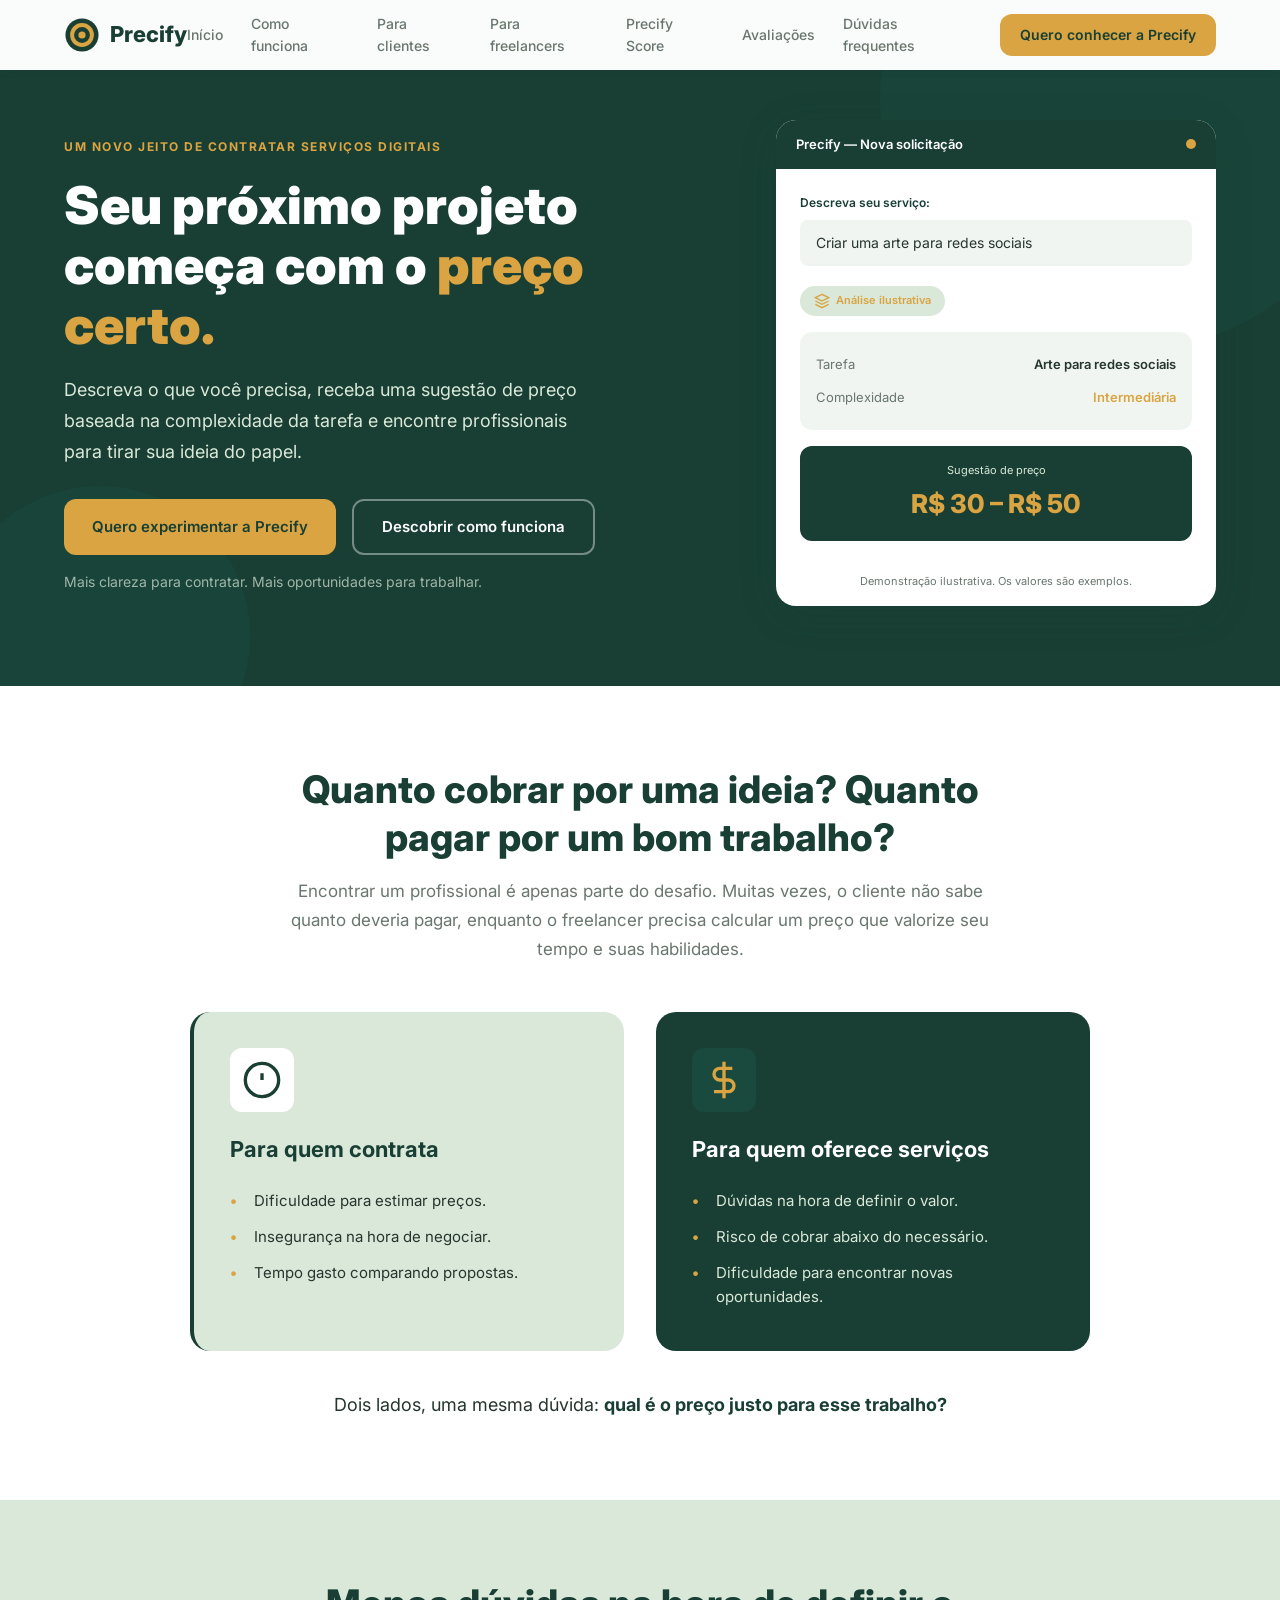
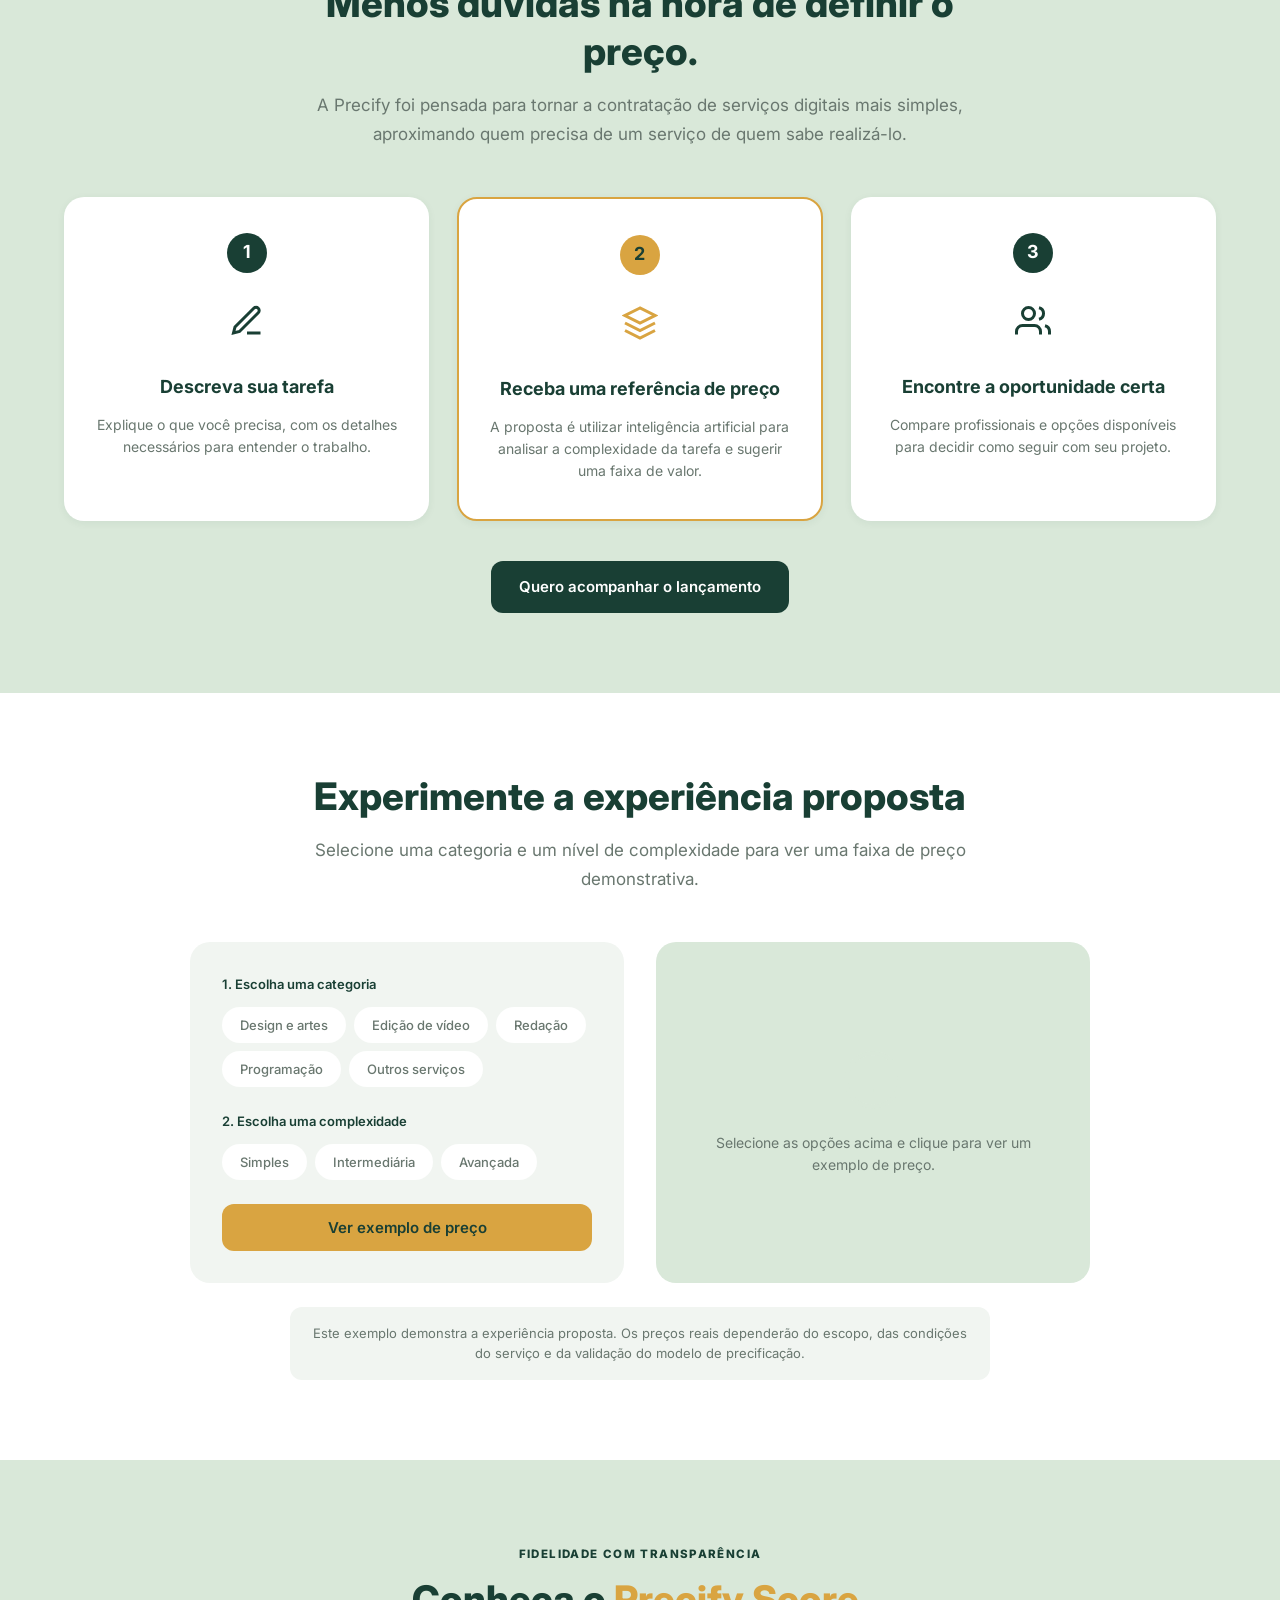
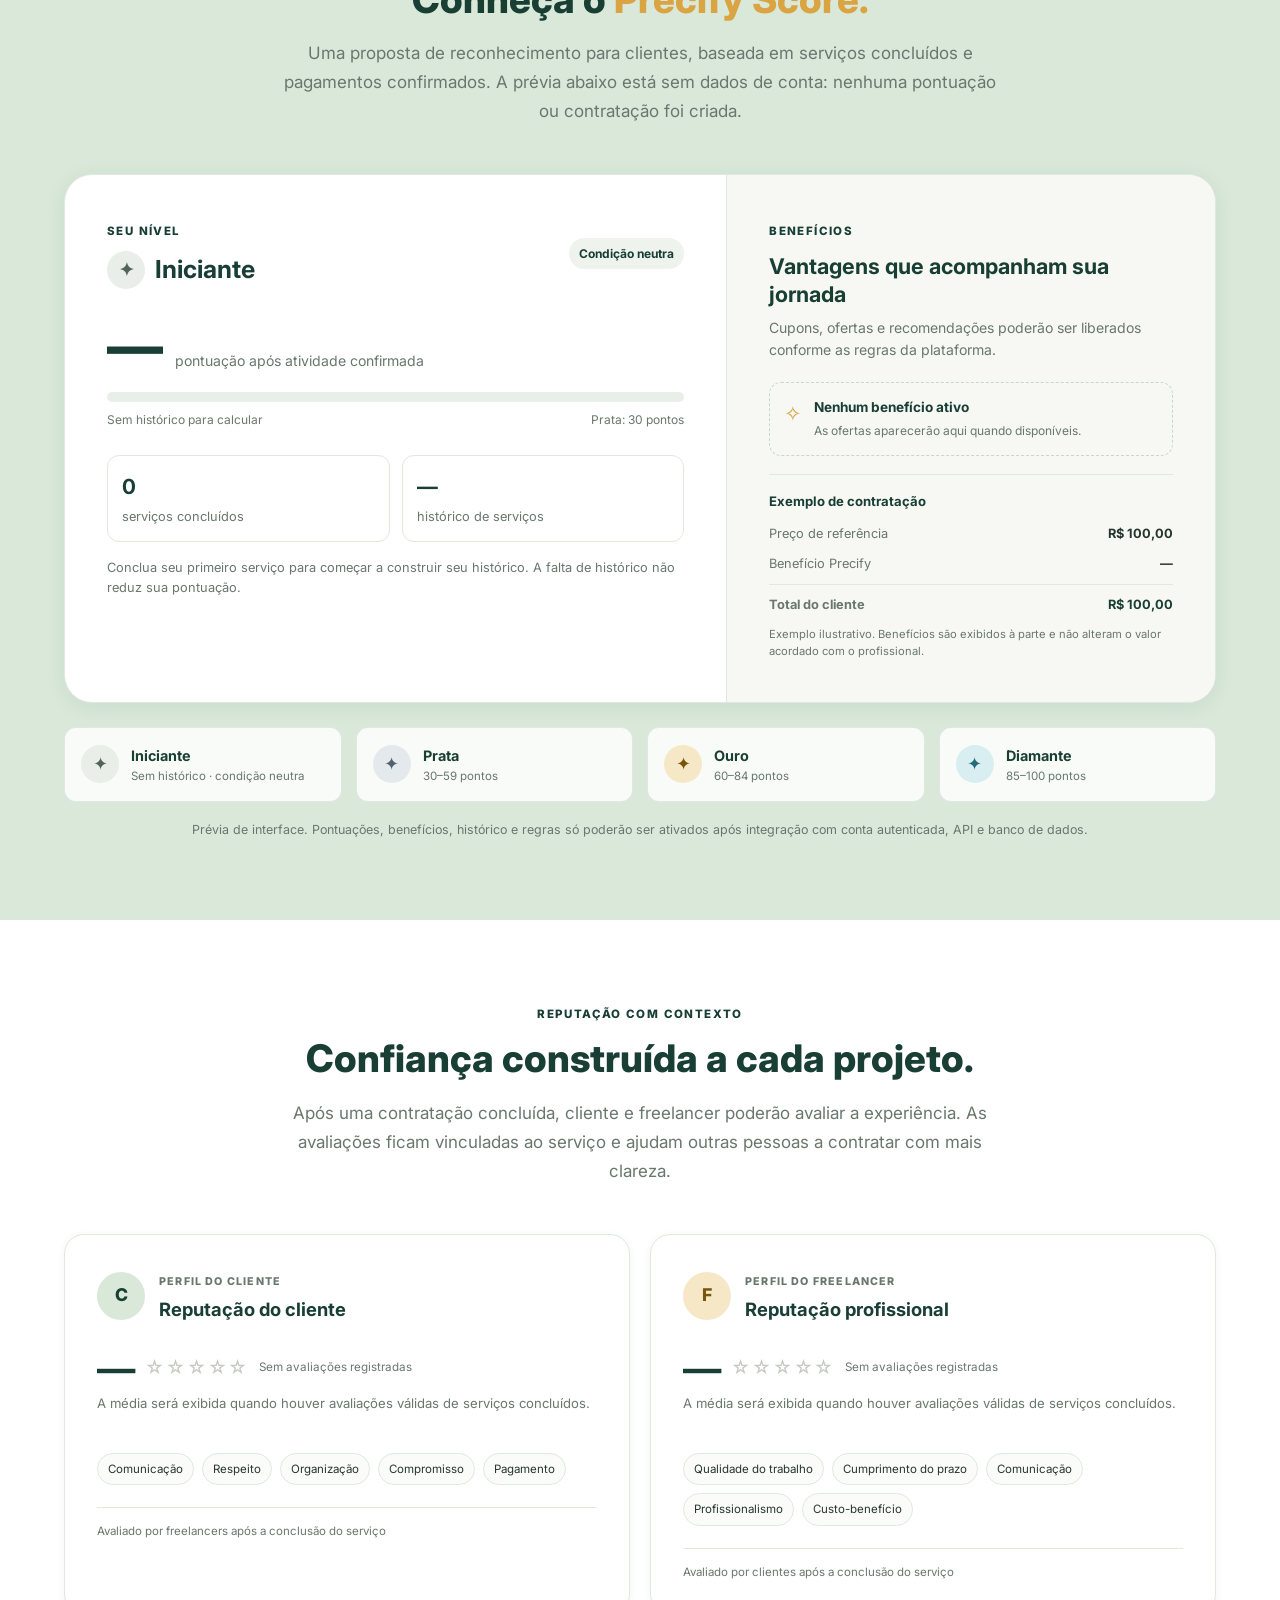
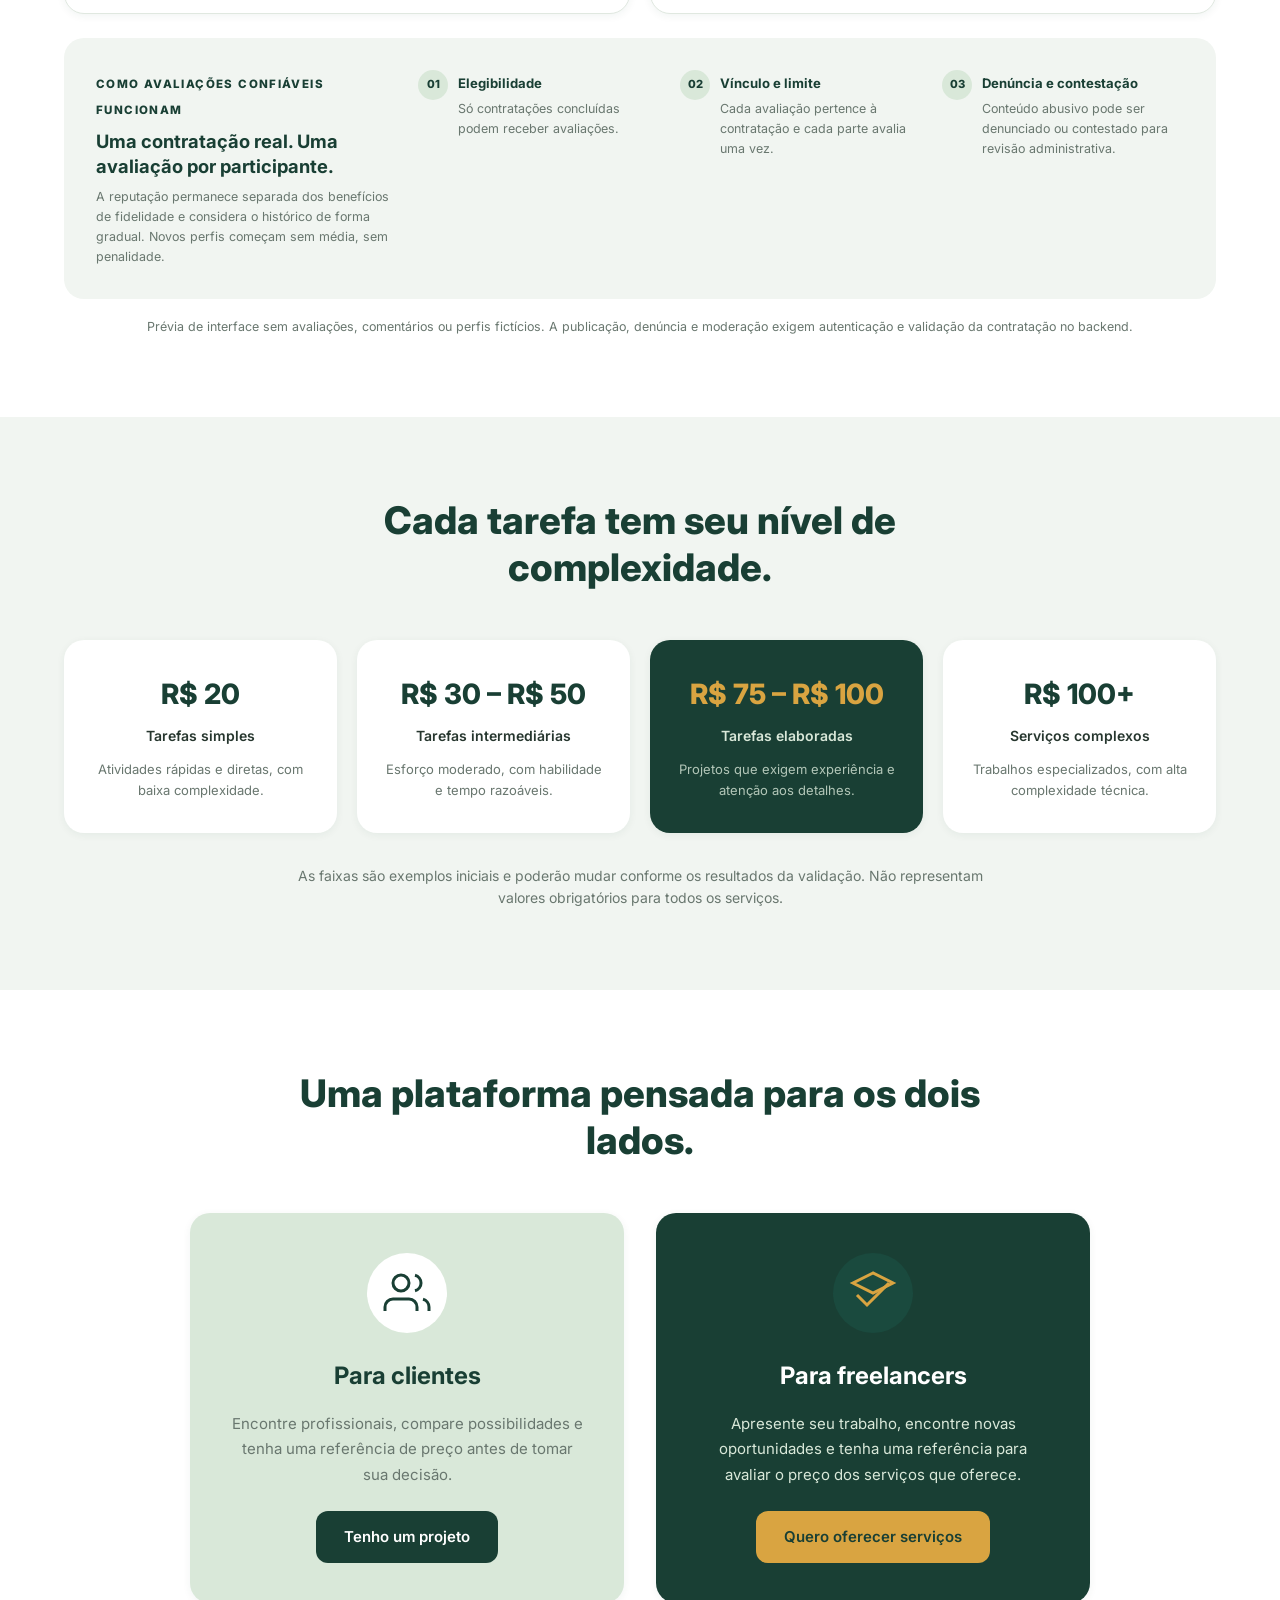
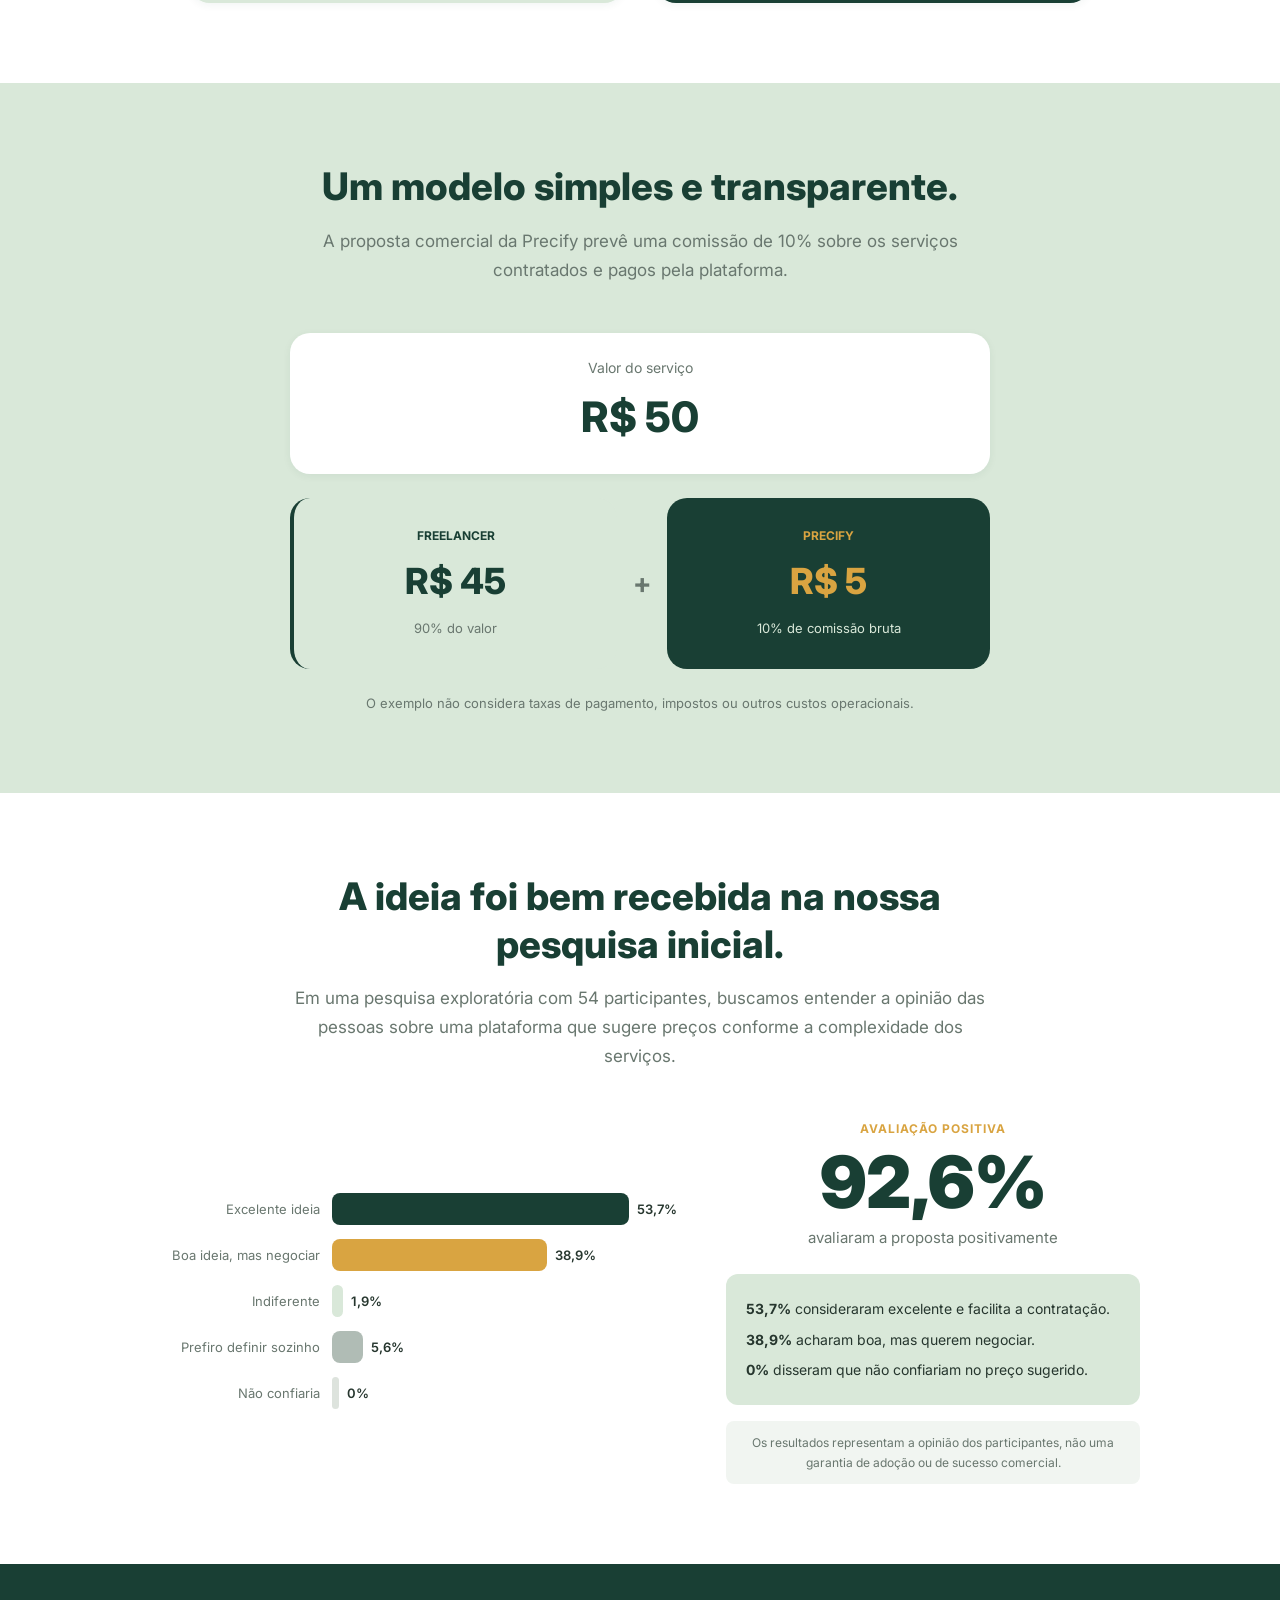
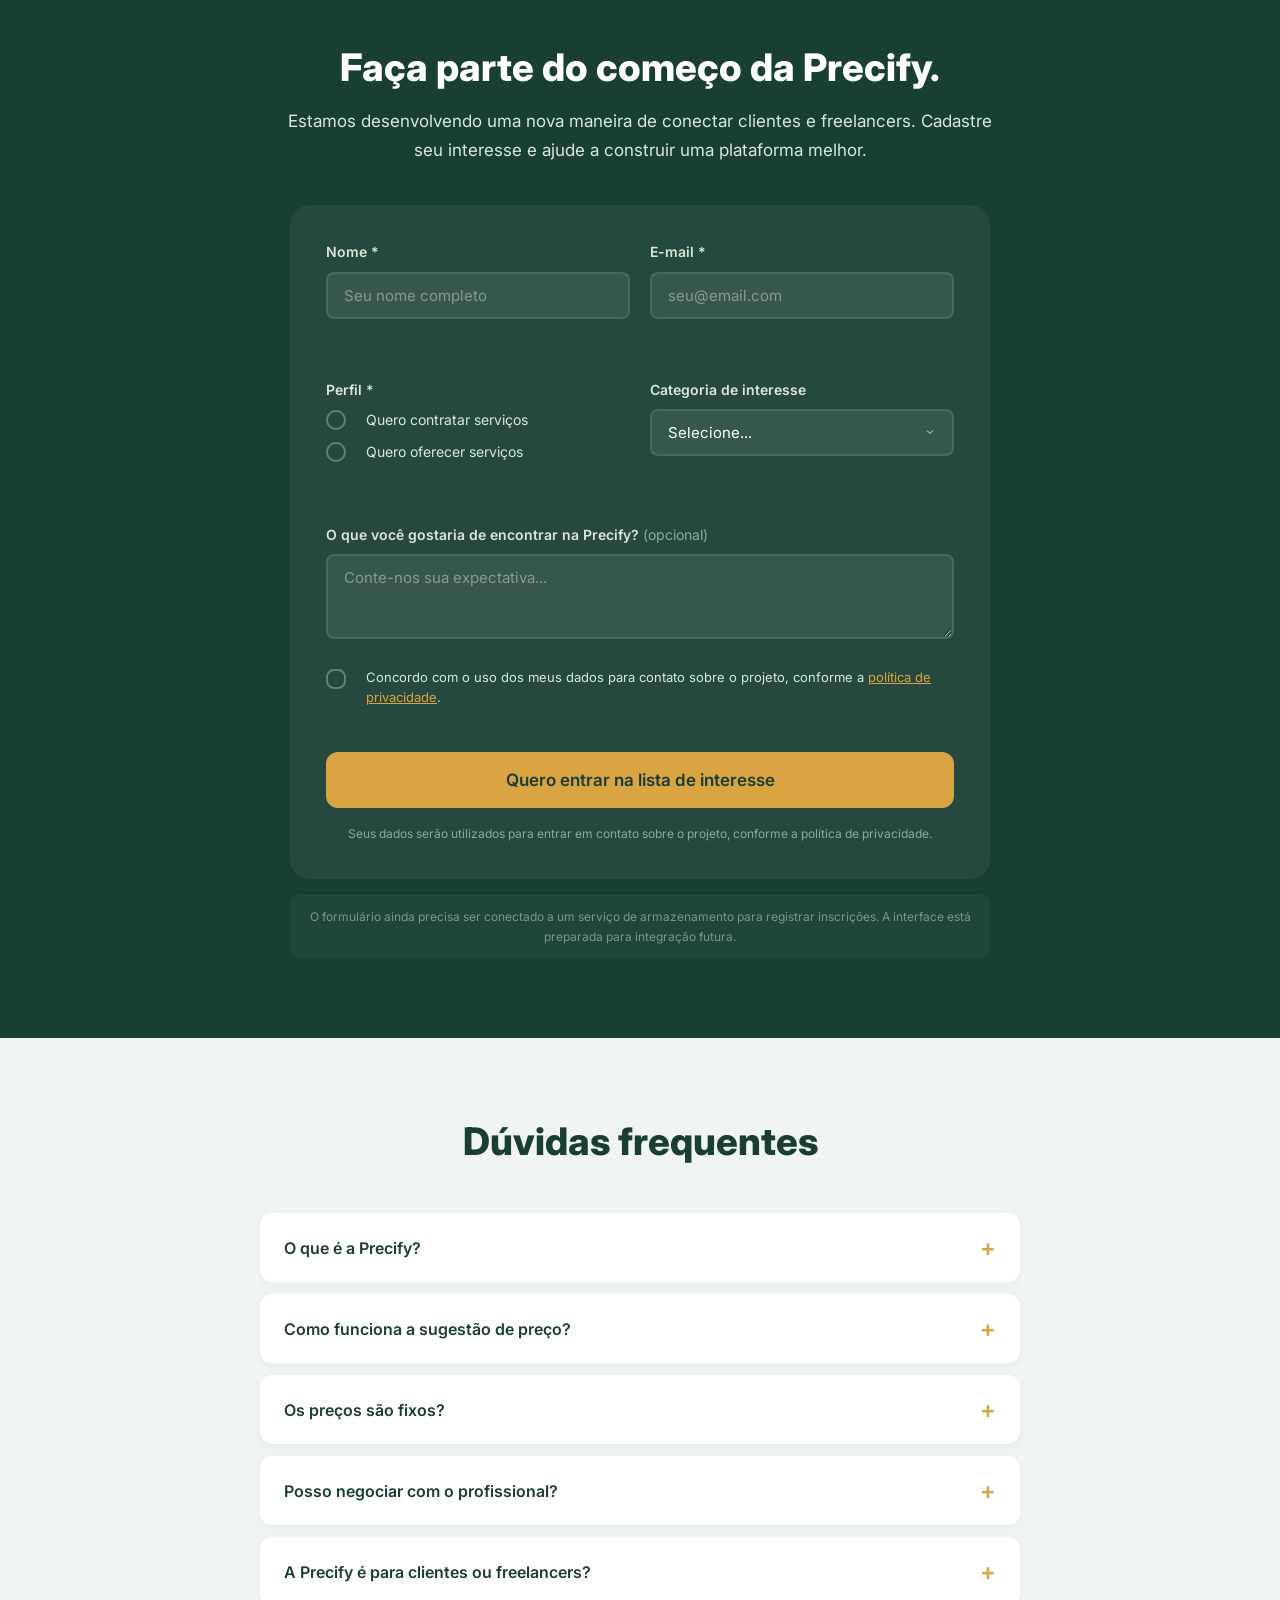
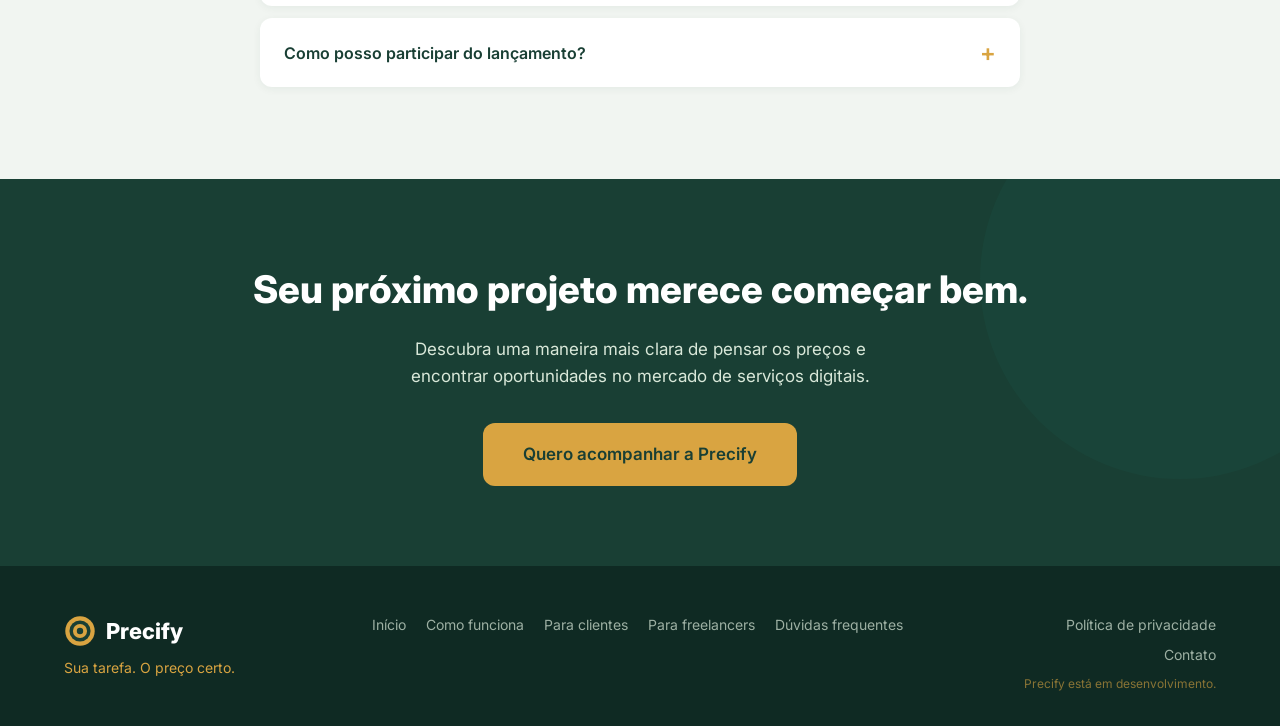
==== commit d55ff482: "feat: adicionar seção de Precify Score e avaliações ao layout" ====
--- a/index.html
+++ b/index.html
@@ -46,6 +46,8 @@
             <a href="#solution" class="nav__link">Como funciona</a>
             <a href="#profiles" class="nav__link">Para clientes</a>
             <a href="#profiles" class="nav__link">Para freelancers</a>
+            <a href="#precify-score" class="nav__link">Precify Score</a>
+            <a href="#avaliacoes" class="nav__link">Avaliações</a>
             <a href="#faq" class="nav__link">Dúvidas frequentes</a>
             <a href="#interest-form" class="btn btn--gold btn--small">Quero conhecer a Precify</a>
         </nav>
@@ -245,6 +247,115 @@
         </div>
 
         <p class="demo-note animate-on-scroll">Este exemplo demonstra a experiência proposta. Os preços reais dependerão do escopo, das condições do serviço e da validação do modelo de precificação.</p>
+    </div>
+</section>
+
+<!-- ============================== -->
+<!-- PRECIFY SCORE                  -->
+<!-- ============================== -->
+<section id="precify-score" class="section section--light-green">
+    <div class="container">
+        <div class="section__header animate-on-scroll">
+            <span class="score__eyebrow">FIDELIDADE COM TRANSPARÊNCIA</span>
+            <h2 class="section__title">Conheça o <span class="text-gold">Precify Score.</span></h2>
+            <p class="section__text">Uma proposta de reconhecimento para clientes, baseada em serviços concluídos e pagamentos confirmados. A prévia abaixo está sem dados de conta: nenhuma pontuação ou contratação foi criada.</p>
+        </div>
+
+        <div class="score-dashboard animate-on-scroll" aria-label="Prévia ilustrativa do painel Precify Score, sem dados de conta">
+            <div class="score-dashboard__main">
+                <div class="score-dashboard__heading">
+                    <div>
+                        <span class="score-dashboard__label">SEU NÍVEL</span>
+                        <h3 class="score-dashboard__level"><span class="score-badge score-badge--starter" aria-hidden="true">✦</span> Iniciante</h3>
+                    </div>
+                    <span class="score-dashboard__neutral">Condição neutra</span>
+                </div>
+
+                <div class="score-value" aria-label="Pontuação indisponível sem histórico">
+                    <span class="score-value__number">—</span>
+                    <span class="score-value__caption">pontuação após atividade confirmada</span>
+                </div>
+
+                <div class="score-progress" aria-label="Progresso ainda não calculado">
+                    <div class="score-progress__track"><span class="score-progress__fill"></span></div>
+                    <div class="score-progress__labels"><span>Sem histórico para calcular</span><span>Prata: 30 pontos</span></div>
+                </div>
+
+                <div class="score-stats">
+                    <div class="score-stat"><strong>0</strong><span>serviços concluídos</span></div>
+                    <div class="score-stat"><strong>—</strong><span>histórico de serviços</span></div>
+                </div>
+                <p class="score-dashboard__hint">Conclua seu primeiro serviço para começar a construir seu histórico. A falta de histórico não reduz sua pontuação.</p>
+            </div>
+
+            <aside class="score-dashboard__aside">
+                <span class="score-dashboard__label">BENEFÍCIOS</span>
+                <h3>Vantagens que acompanham sua jornada</h3>
+                <p>Cupons, ofertas e recomendações poderão ser liberados conforme as regras da plataforma.</p>
+                <div class="score-empty-benefit"><span aria-hidden="true">✧</span><div><strong>Nenhum benefício ativo</strong><small>As ofertas aparecerão aqui quando disponíveis.</small></div></div>
+                <div class="score-price-example">
+                    <span>Exemplo de contratação</span>
+                    <div><span>Preço de referência</span><strong>R$ 100,00</strong></div>
+                    <div><span>Benefício Precify</span><strong>—</strong></div>
+                    <div class="score-price-example__total"><span>Total do cliente</span><strong>R$ 100,00</strong></div>
+                    <small>Exemplo ilustrativo. Benefícios são exibidos à parte e não alteram o valor acordado com o profissional.</small>
+                </div>
+            </aside>
+        </div>
+
+        <div class="score-tiers" aria-label="Faixas propostas de credibilidade">
+            <article class="score-tier score-tier--starter"><span class="score-badge score-badge--starter" aria-hidden="true">✦</span><div><h3>Iniciante</h3><p>Sem histórico · condição neutra</p></div></article>
+            <article class="score-tier score-tier--silver"><span class="score-badge score-badge--silver" aria-hidden="true">✦</span><div><h3>Prata</h3><p>30–59 pontos</p></div></article>
+            <article class="score-tier score-tier--gold"><span class="score-badge score-badge--gold" aria-hidden="true">✦</span><div><h3>Ouro</h3><p>60–84 pontos</p></div></article>
+            <article class="score-tier score-tier--diamond"><span class="score-badge score-badge--diamond" aria-hidden="true">✦</span><div><h3>Diamante</h3><p>85–100 pontos</p></div></article>
+        </div>
+        <p class="score-note">Prévia de interface. Pontuações, benefícios, histórico e regras só poderão ser ativados após integração com conta autenticada, API e banco de dados.</p>
+    </div>
+</section>
+
+<!-- ============================== -->
+<!-- BILATERAL REVIEWS              -->
+<!-- ============================== -->
+<section id="avaliacoes" class="section section--white">
+    <div class="container">
+        <div class="section__header animate-on-scroll">
+            <span class="score__eyebrow">REPUTAÇÃO COM CONTEXTO</span>
+            <h2 class="section__title">Confiança construída a cada projeto.</h2>
+            <p class="section__text">Após uma contratação concluída, cliente e freelancer poderão avaliar a experiência. As avaliações ficam vinculadas ao serviço e ajudam outras pessoas a contratar com mais clareza.</p>
+        </div>
+
+        <div class="reviews-preview animate-on-scroll" aria-label="Prévia ilustrativa das avaliações, sem avaliações registradas">
+            <article class="reputation-card">
+                <div class="reputation-card__top">
+                    <span class="reputation-avatar reputation-avatar--client" aria-hidden="true">C</span>
+                    <div><span class="reputation-card__type">PERFIL DO CLIENTE</span><h3>Reputação do cliente</h3></div>
+                </div>
+                <div class="reputation-score"><strong>—</strong><span class="reputation-stars" aria-label="Sem avaliações">☆☆☆☆☆</span><small>Sem avaliações registradas</small></div>
+                <p>A média será exibida quando houver avaliações válidas de serviços concluídos.</p>
+                <div class="review-criteria"><span>Comunicação</span><span>Respeito</span><span>Organização</span><span>Compromisso</span><span>Pagamento</span></div>
+                <div class="reputation-card__foot">Avaliado por freelancers após a conclusão do serviço</div>
+            </article>
+
+            <article class="reputation-card">
+                <div class="reputation-card__top">
+                    <span class="reputation-avatar reputation-avatar--freelancer" aria-hidden="true">F</span>
+                    <div><span class="reputation-card__type">PERFIL DO FREELANCER</span><h3>Reputação profissional</h3></div>
+                </div>
+                <div class="reputation-score"><strong>—</strong><span class="reputation-stars" aria-label="Sem avaliações">☆☆☆☆☆</span><small>Sem avaliações registradas</small></div>
+                <p>A média será exibida quando houver avaliações válidas de serviços concluídos.</p>
+                <div class="review-criteria"><span>Qualidade do trabalho</span><span>Cumprimento do prazo</span><span>Comunicação</span><span>Profissionalismo</span><span>Custo-benefício</span></div>
+                <div class="reputation-card__foot">Avaliado por clientes após a conclusão do serviço</div>
+            </article>
+        </div>
+
+        <div class="reviews-rules animate-on-scroll">
+            <div class="reviews-rules__intro"><span class="score-dashboard__label">COMO AVALIAÇÕES CONFIÁVEIS FUNCIONAM</span><h3>Uma contratação real. Uma avaliação por participante.</h3><p>A reputação permanece separada dos benefícios de fidelidade e considera o histórico de forma gradual. Novos perfis começam sem média, sem penalidade.</p></div>
+            <div class="review-rule"><span>01</span><div><strong>Elegibilidade</strong><p>Só contratações concluídas podem receber avaliações.</p></div></div>
+            <div class="review-rule"><span>02</span><div><strong>Vínculo e limite</strong><p>Cada avaliação pertence à contratação e cada parte avalia uma vez.</p></div></div>
+            <div class="review-rule"><span>03</span><div><strong>Denúncia e contestação</strong><p>Conteúdo abusivo pode ser denunciado ou contestado para revisão administrativa.</p></div></div>
+        </div>
+
+        <p class="score-note">Prévia de interface sem avaliações, comentários ou perfis fictícios. A publicação, denúncia e moderação exigem autenticação e validação da contratação no backend.</p>
     </div>
 </section>
 
--- a/styles.css
+++ b/styles.css
@@ -1618,3 +1618,110 @@
     outline: 3px solid var(--color-gold);
     outline-offset: 2px;
 }
+
+/* --- Precify Score preview --- */
+.score__eyebrow,
+.score-dashboard__label {
+    color: var(--color-primary);
+    font-size: 0.72rem;
+    font-weight: 800;
+    letter-spacing: 0.12em;
+}
+
+.score__eyebrow { display: inline-block; margin-bottom: 12px; }
+.score-dashboard {
+    display: grid;
+    grid-template-columns: minmax(0, 1.15fr) minmax(300px, 0.85fr);
+    overflow: hidden;
+    border: 1px solid var(--color-border);
+    border-radius: var(--radius-xl);
+    background: var(--color-white);
+    box-shadow: var(--shadow-md);
+}
+.score-dashboard__main, .score-dashboard__aside { padding: clamp(24px, 4vw, 42px); }
+.score-dashboard__aside { background: #f7f8f4; border-left: 1px solid var(--color-border); }
+.score-dashboard__heading { display: flex; align-items: center; justify-content: space-between; gap: 16px; }
+.score-dashboard__level { display: flex; align-items: center; gap: 10px; margin-top: 8px; color: var(--color-primary); font-size: 1.55rem; }
+.score-dashboard__neutral { padding: 6px 10px; border-radius: 999px; background: #eef3ed; color: var(--color-primary); font-size: 0.75rem; font-weight: 700; }
+.score-badge { display: inline-grid; flex: 0 0 38px; width: 38px; height: 38px; place-items: center; border-radius: 50%; font-size: 1.1rem; }
+.score-badge--starter { color: #52645a; background: #e9eee9; }
+.score-badge--silver { color: #53616d; background: #e4e9ed; }
+.score-badge--gold { color: #79530c; background: #f6e8c7; }
+.score-badge--diamond { color: #236c78; background: #d9eef0; }
+.score-value { display: flex; align-items: baseline; gap: 12px; margin: 28px 0 18px; }
+.score-value__number { color: var(--color-primary); font-size: 3.5rem; font-weight: 800; line-height: 1; }
+.score-value__caption { color: var(--color-text-secondary); font-size: 0.88rem; }
+.score-progress__track { height: 10px; overflow: hidden; border-radius: 99px; background: #e8eee8; }
+.score-progress__fill { display: block; width: 0; height: 100%; border-radius: inherit; background: var(--color-gold); }
+.score-progress__labels { display: flex; justify-content: space-between; gap: 12px; margin-top: 8px; color: var(--color-text-secondary); font-size: 0.75rem; }
+.score-stats { display: grid; grid-template-columns: 1fr 1fr; gap: 12px; margin-top: 26px; }
+.score-stat { display: grid; gap: 3px; padding: 14px; border: 1px solid var(--color-border); border-radius: var(--radius-md); }
+.score-stat strong { color: var(--color-primary); font-size: 1.3rem; }
+.score-stat span, .score-dashboard__hint { color: var(--color-text-secondary); font-size: 0.8rem; }
+.score-dashboard__hint { margin-top: 16px; }
+.score-dashboard__aside h3 { margin: 10px 0 8px; color: var(--color-primary); font-size: 1.35rem; line-height: 1.3; }
+.score-dashboard__aside > p { color: var(--color-text-secondary); font-size: 0.88rem; }
+.score-empty-benefit { display: flex; align-items: flex-start; gap: 12px; margin-top: 20px; padding: 14px; border: 1px dashed #cbd6cb; border-radius: var(--radius-md); }
+.score-empty-benefit > span { color: var(--color-gold); font-size: 1.3rem; }
+.score-empty-benefit div { display: grid; gap: 3px; }
+.score-empty-benefit strong { color: var(--color-primary); font-size: 0.85rem; }
+.score-empty-benefit small { color: var(--color-text-secondary); font-size: 0.75rem; }
+.score-price-example { display: grid; gap: 10px; margin-top: 18px; padding-top: 16px; border-top: 1px solid var(--color-border); }
+.score-price-example > span { margin-bottom: 2px; color: var(--color-primary); font-size: 0.82rem; font-weight: 700; }
+.score-price-example > div { display: flex; justify-content: space-between; gap: 12px; font-size: 0.8rem; }
+.score-price-example > div span { color: var(--color-text-secondary); }
+.score-price-example > div strong { color: var(--color-text); }
+.score-price-example .score-price-example__total { padding-top: 10px; border-top: 1px solid var(--color-border); font-weight: 700; }
+.score-price-example__total strong { color: var(--color-primary) !important; }
+.score-price-example > small { color: var(--color-text-secondary); font-size: 0.7rem; line-height: 1.5; }
+.score-tiers { display: grid; grid-template-columns: repeat(4, 1fr); gap: 14px; margin-top: 24px; }
+.score-tier { display: flex; align-items: center; gap: 12px; min-width: 0; padding: 16px; border: 1px solid rgba(25,63,52,.1); border-radius: var(--radius-md); background: rgba(255,255,255,.82); }
+.score-tier h3 { color: var(--color-primary); font-size: 0.9rem; }
+.score-tier p { color: var(--color-text-secondary); font-size: 0.72rem; }
+.score-note { margin-top: 18px; color: var(--color-text-secondary); font-size: 0.78rem; text-align: center; }
+
+@media (max-width: 800px) {
+    .score-dashboard { grid-template-columns: 1fr; }
+    .score-dashboard__aside { border-top: 1px solid var(--color-border); border-left: 0; }
+    .score-tiers { grid-template-columns: repeat(2, 1fr); }
+}
+@media (max-width: 480px) {
+    .score-dashboard__heading { align-items: flex-start; flex-direction: column; }
+    .score-value { align-items: flex-start; flex-direction: column; gap: 6px; }
+    .score-progress__labels { font-size: 0.68rem; }
+    .score-tiers { grid-template-columns: 1fr; }
+}
+
+/* --- Bilateral reputation preview --- */
+.reviews-preview { display: grid; grid-template-columns: repeat(2, minmax(0, 1fr)); gap: 20px; }
+.reputation-card { padding: clamp(22px, 3vw, 32px); border: 1px solid var(--color-border); border-radius: var(--radius-lg); background: var(--color-white); box-shadow: var(--shadow-sm); }
+.reputation-card__top { display: flex; align-items: center; gap: 14px; }
+.reputation-avatar { display: grid; flex: 0 0 48px; width: 48px; height: 48px; place-items: center; border-radius: 50%; font-size: 1.1rem; font-weight: 800; }
+.reputation-avatar--client { color: var(--color-primary); background: var(--color-secondary); }
+.reputation-avatar--freelancer { color: #78550f; background: #f6e8c7; }
+.reputation-card__type { color: var(--color-text-secondary); font-size: 0.67rem; font-weight: 800; letter-spacing: 0.11em; }
+.reputation-card h3 { margin-top: 3px; color: var(--color-primary); font-size: 1.15rem; }
+.reputation-score { display: flex; align-items: center; gap: 10px; margin: 24px 0 6px; }
+.reputation-score > strong { color: var(--color-primary); font-size: 2.4rem; line-height: 1; }
+.reputation-stars { color: #c5c9c4; font-size: 1.15rem; letter-spacing: 0.1em; }
+.reputation-score small { color: var(--color-text-secondary); font-size: 0.73rem; }
+.reputation-card > p { min-height: 42px; color: var(--color-text-secondary); font-size: 0.82rem; }
+.review-criteria { display: flex; flex-wrap: wrap; gap: 8px; margin-top: 18px; }
+.review-criteria span { padding: 6px 10px; border: 1px solid var(--color-border); border-radius: 999px; color: var(--color-text); background: #fbfcfa; font-size: 0.72rem; }
+.reputation-card__foot { margin-top: 22px; padding-top: 14px; border-top: 1px solid var(--color-border); color: var(--color-text-secondary); font-size: 0.72rem; }
+.reviews-rules { display: grid; grid-template-columns: 1.25fr repeat(3, 1fr); gap: 20px; align-items: start; margin-top: 24px; padding: clamp(22px, 3vw, 32px); border-radius: var(--radius-lg); background: var(--color-gray); }
+.reviews-rules__intro h3 { margin: 8px 0; color: var(--color-primary); font-size: 1.15rem; line-height: 1.35; }
+.reviews-rules__intro > p, .review-rule p { color: var(--color-text-secondary); font-size: 0.78rem; }
+.review-rule { display: flex; gap: 10px; }
+.review-rule > span { display: grid; flex: 0 0 30px; width: 30px; height: 30px; place-items: center; border-radius: 50%; color: var(--color-primary); background: var(--color-secondary); font-size: 0.7rem; font-weight: 800; }
+.review-rule strong { display: block; margin: 3px 0 5px; color: var(--color-primary); font-size: 0.82rem; }
+@media (max-width: 900px) {
+    .reviews-rules { grid-template-columns: repeat(2, 1fr); }
+    .reviews-rules__intro { grid-column: 1 / -1; }
+}
+@media (max-width: 650px) {
+    .reviews-preview, .reviews-rules { grid-template-columns: 1fr; }
+    .reviews-rules__intro { grid-column: auto; }
+    .reputation-score { flex-wrap: wrap; }
+    .reputation-card > p { min-height: auto; }
+}
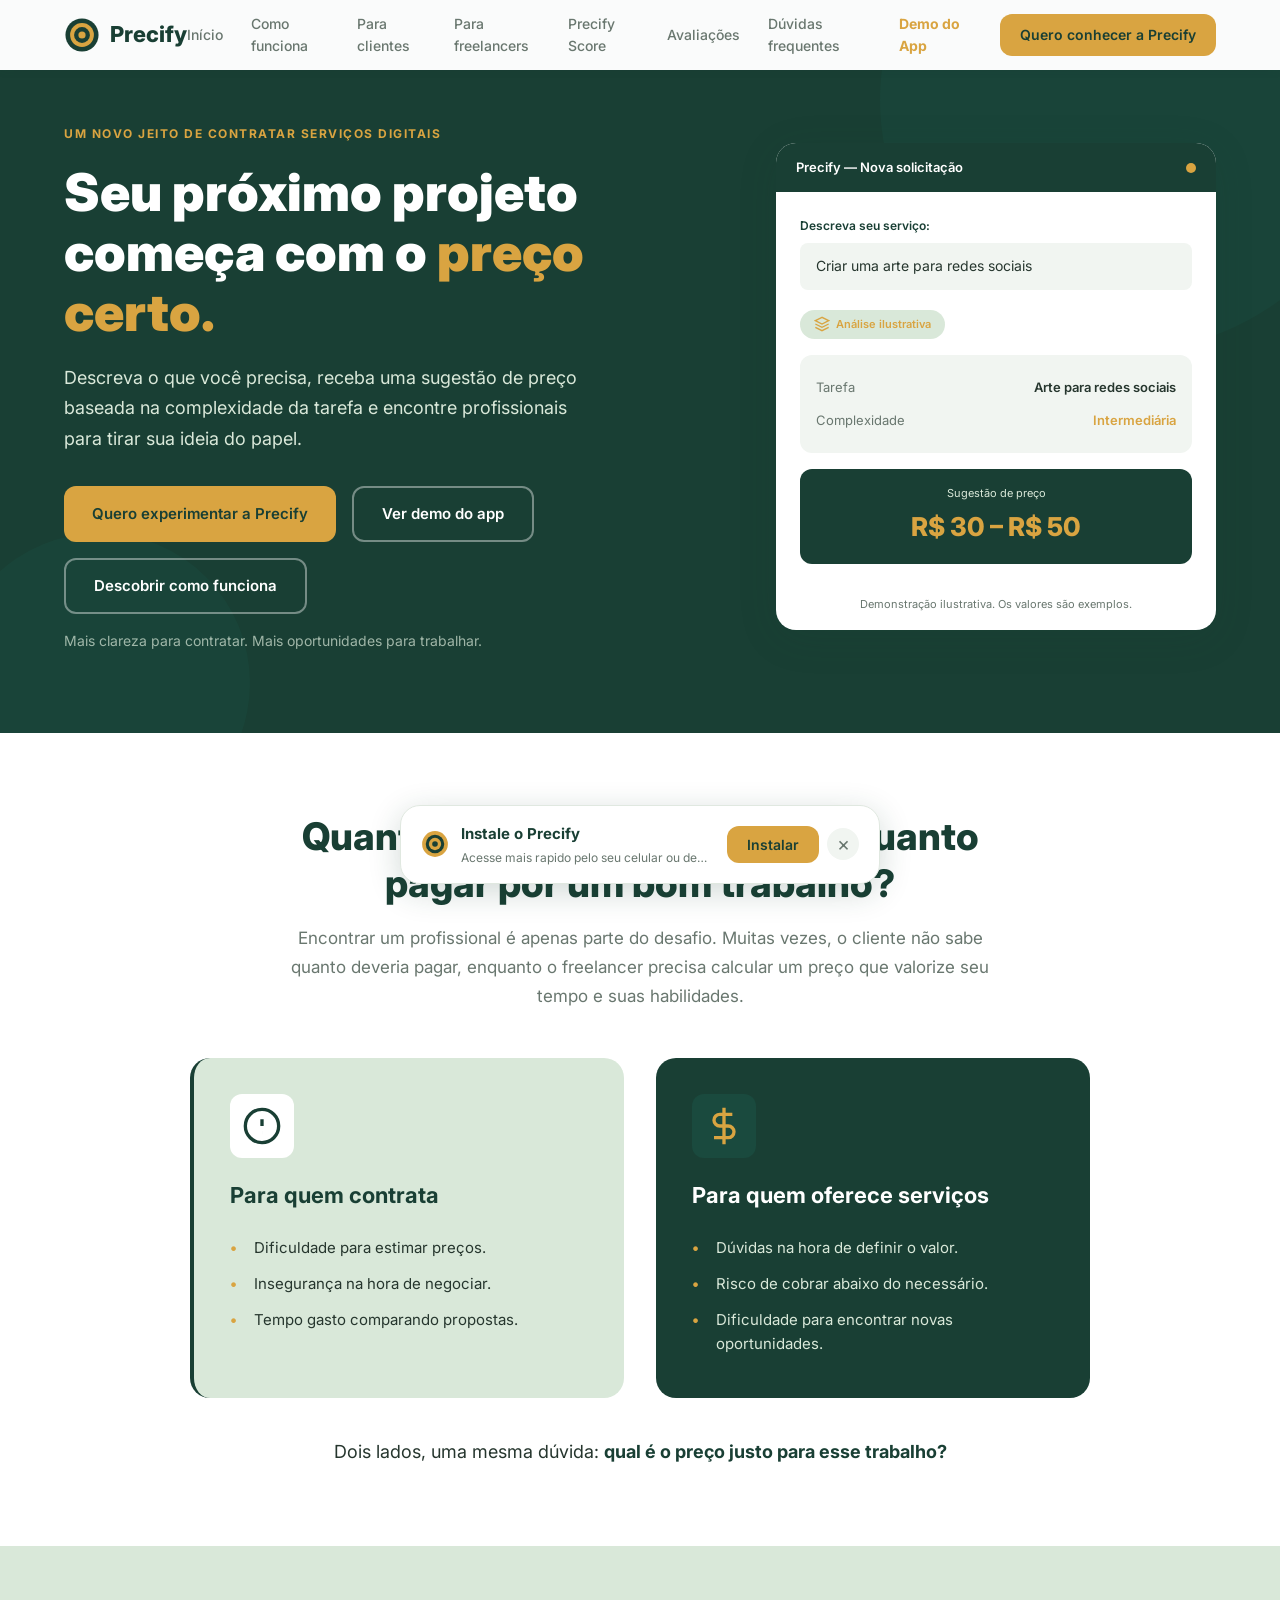
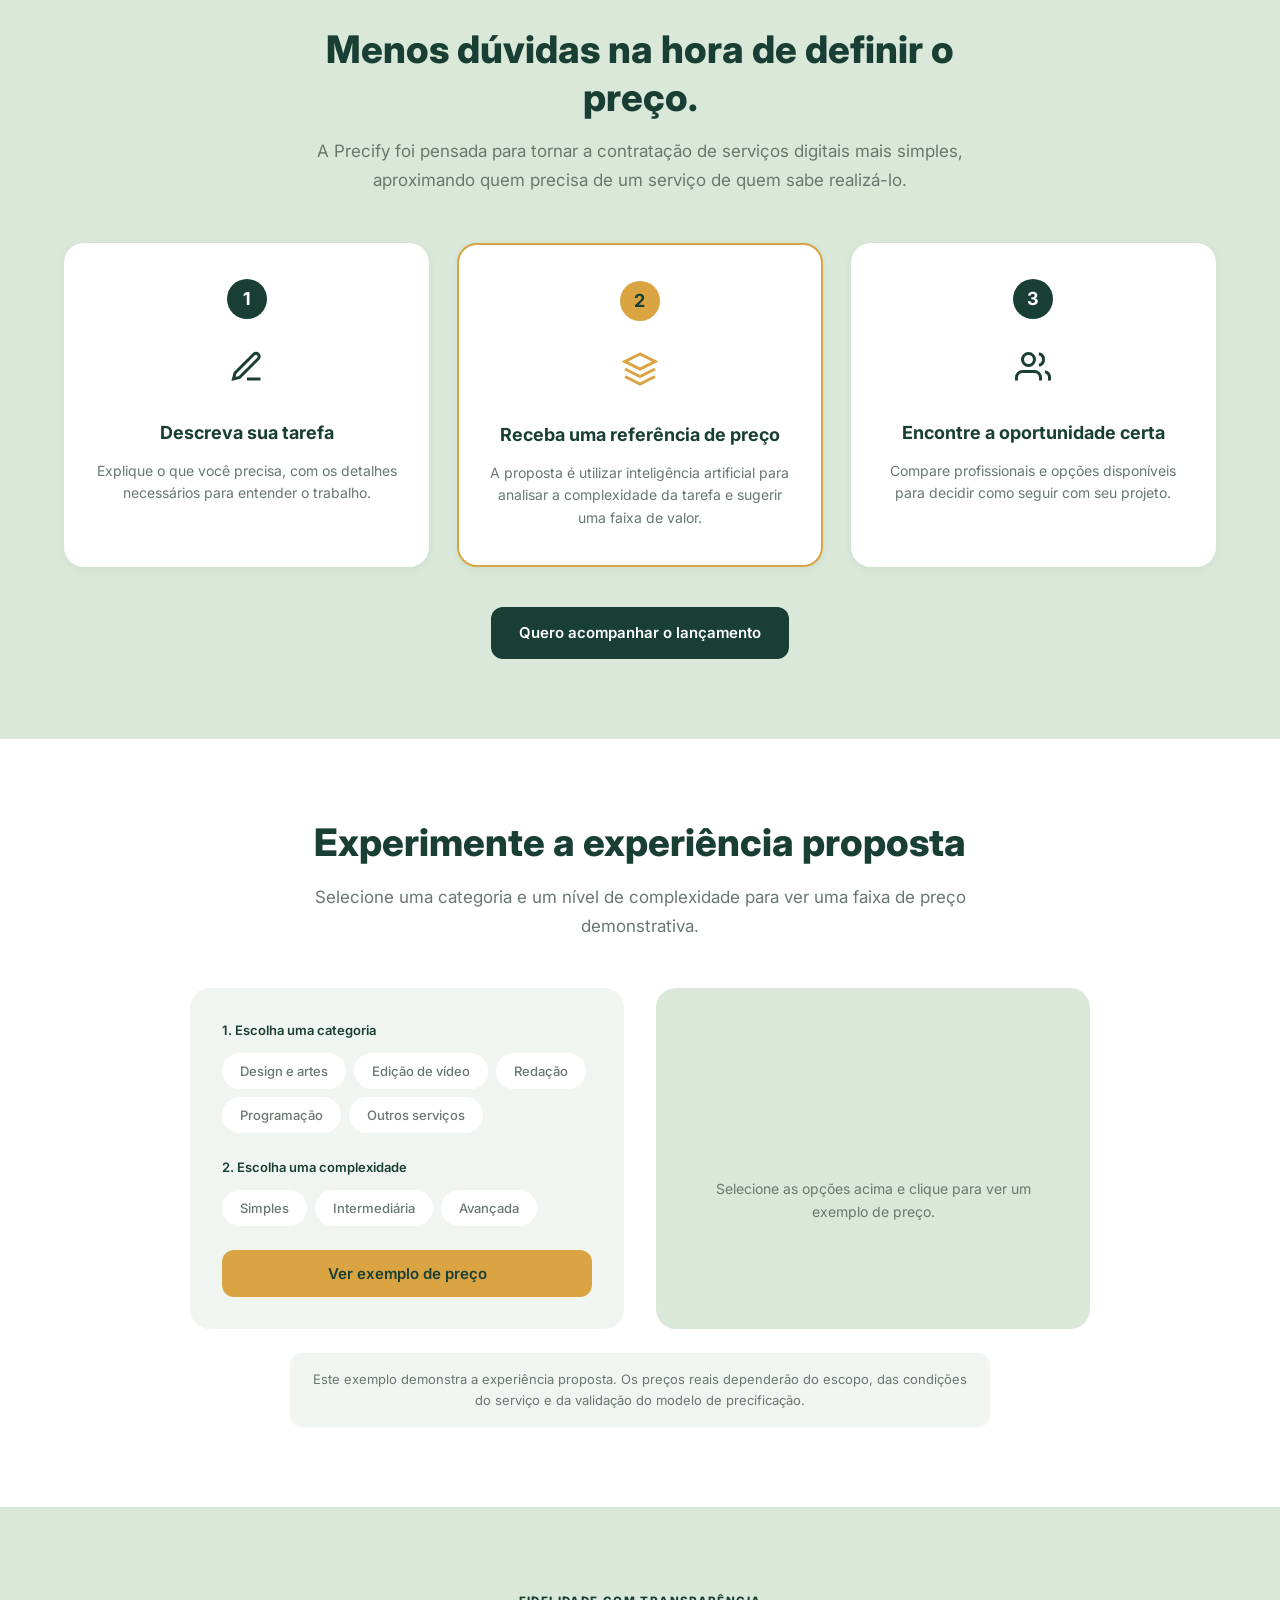
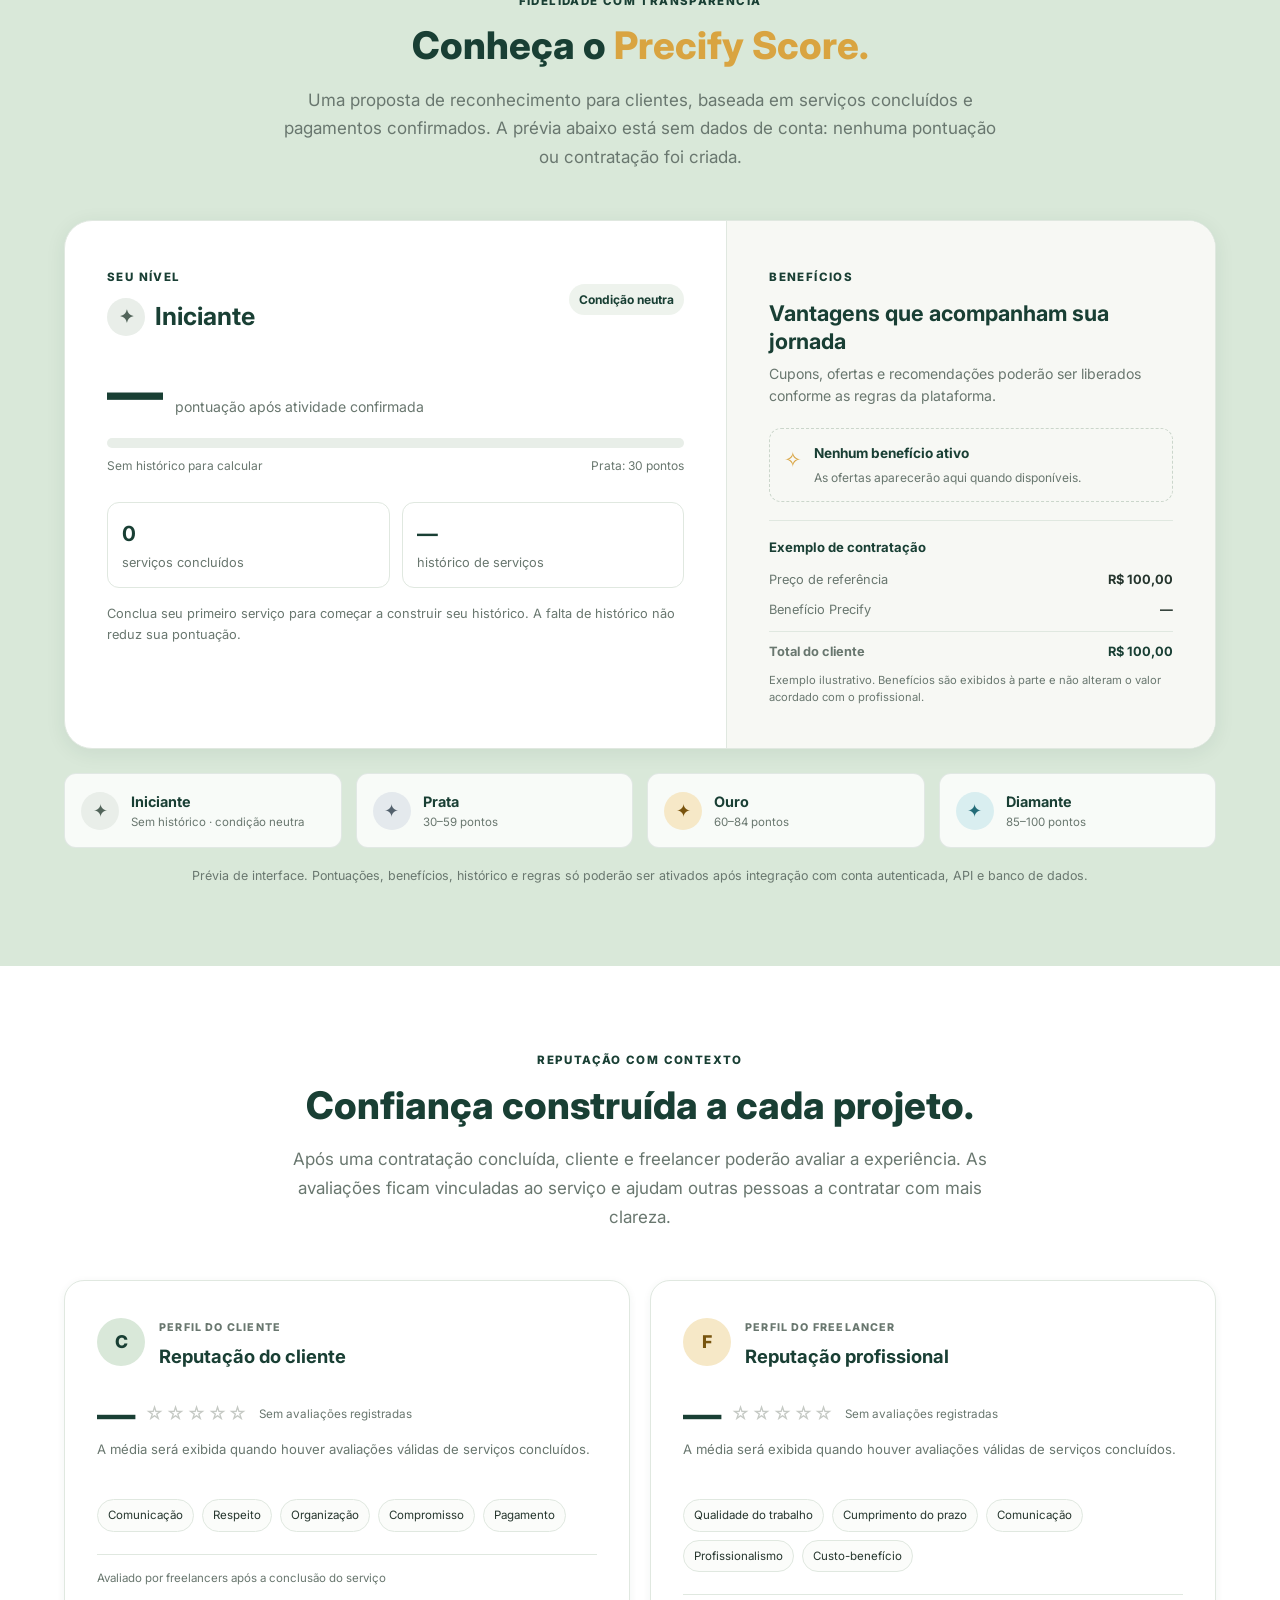
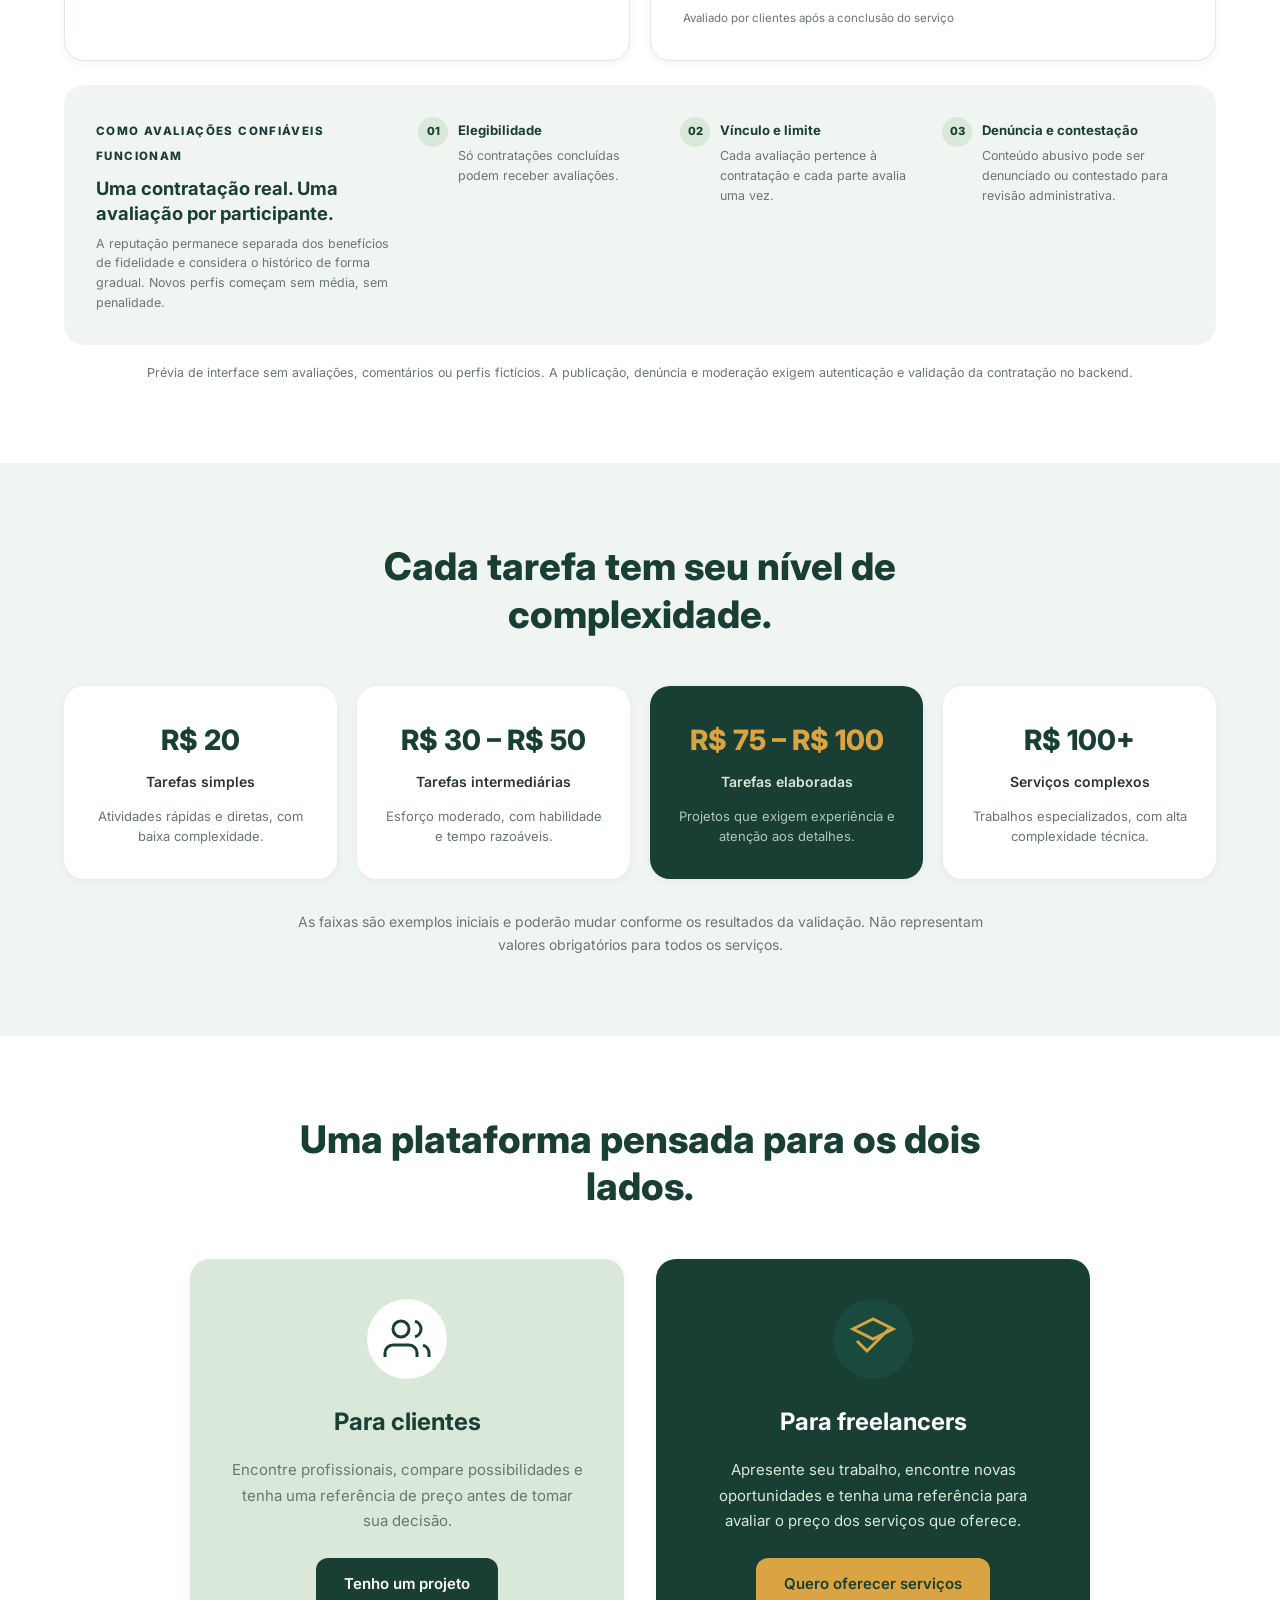
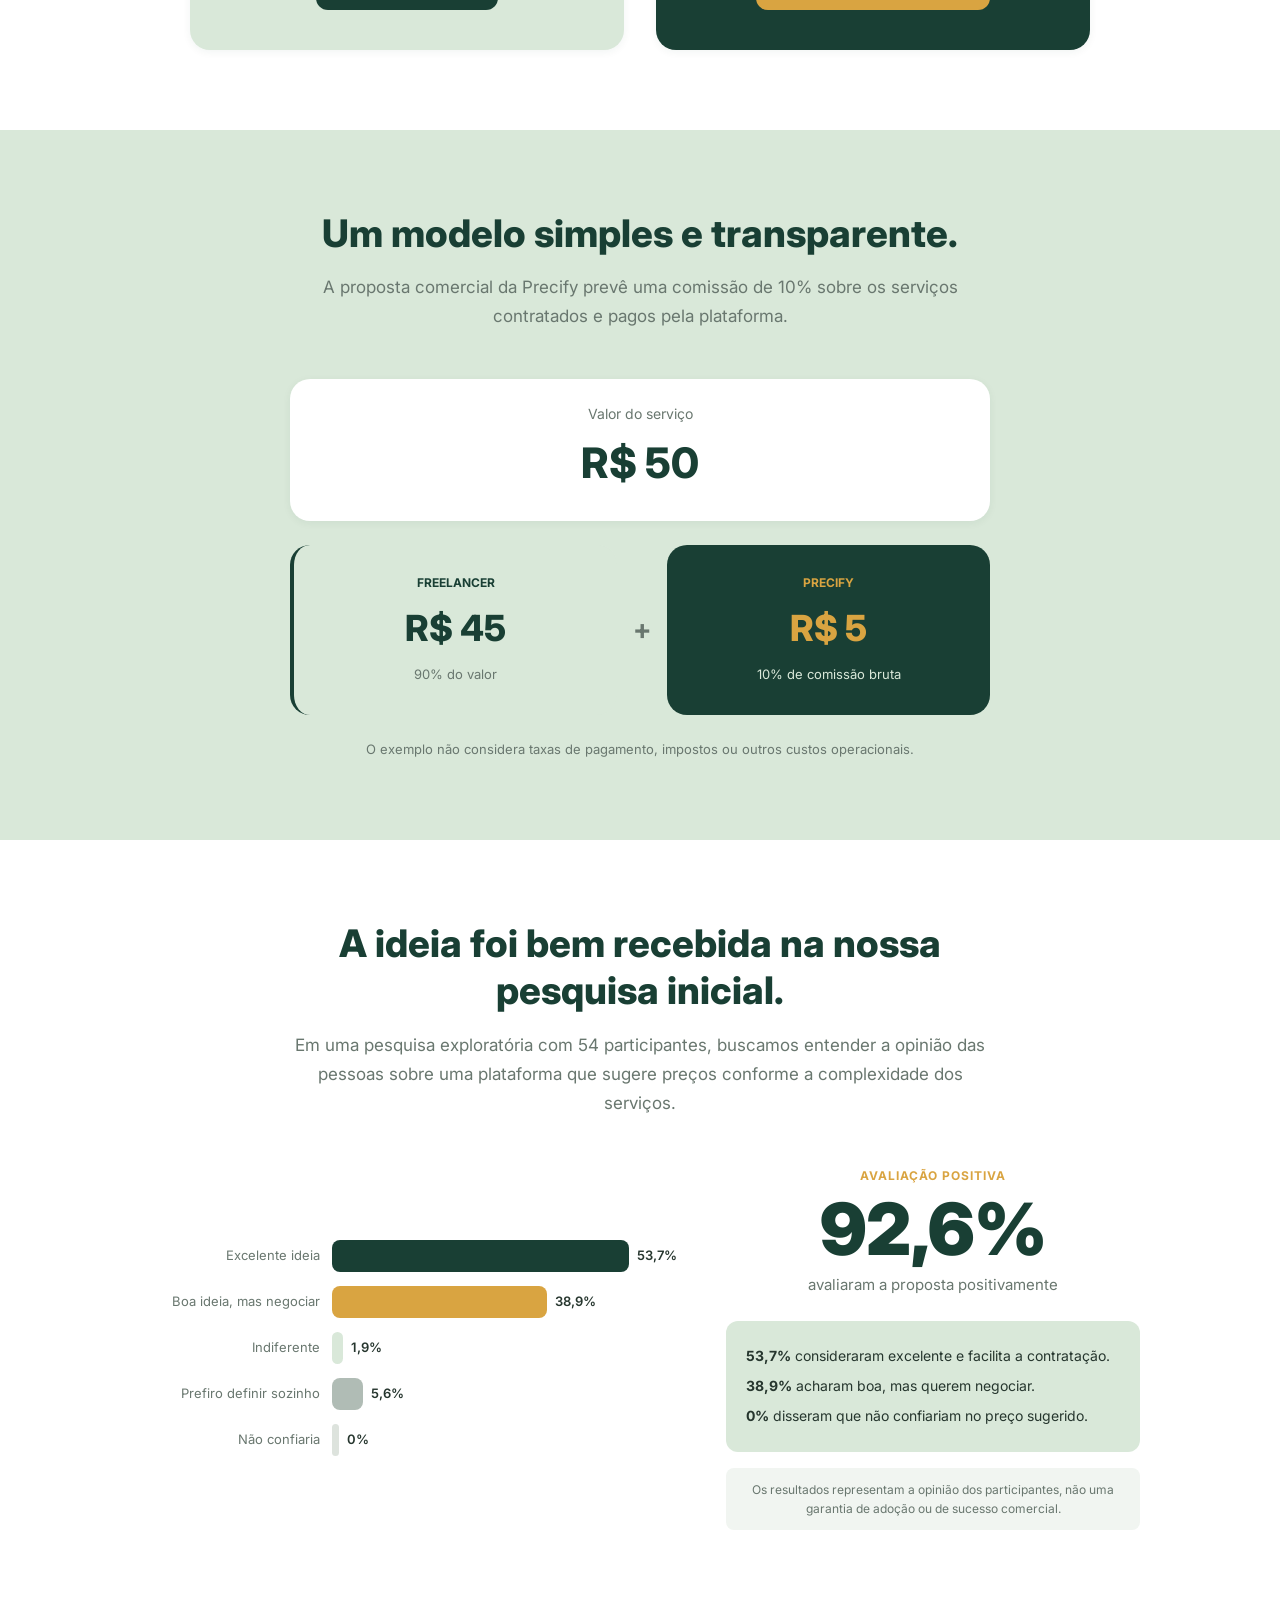
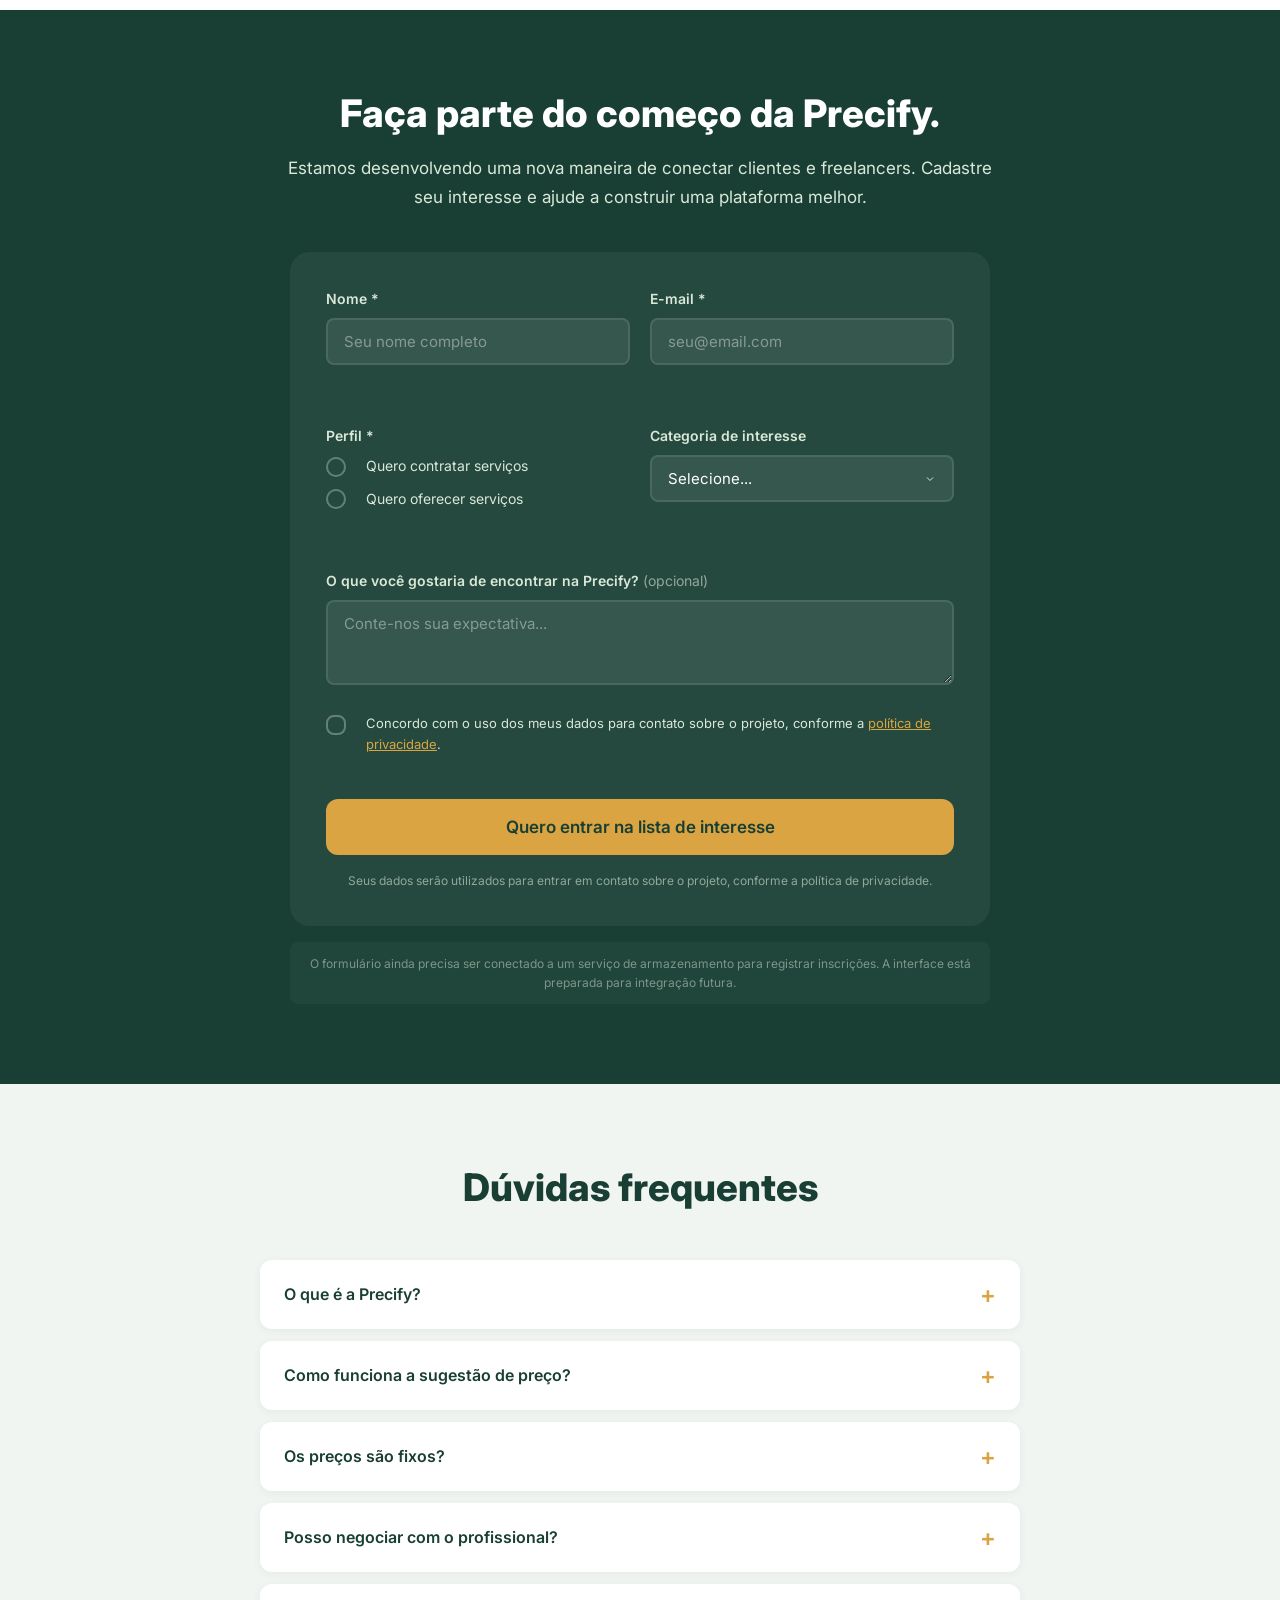
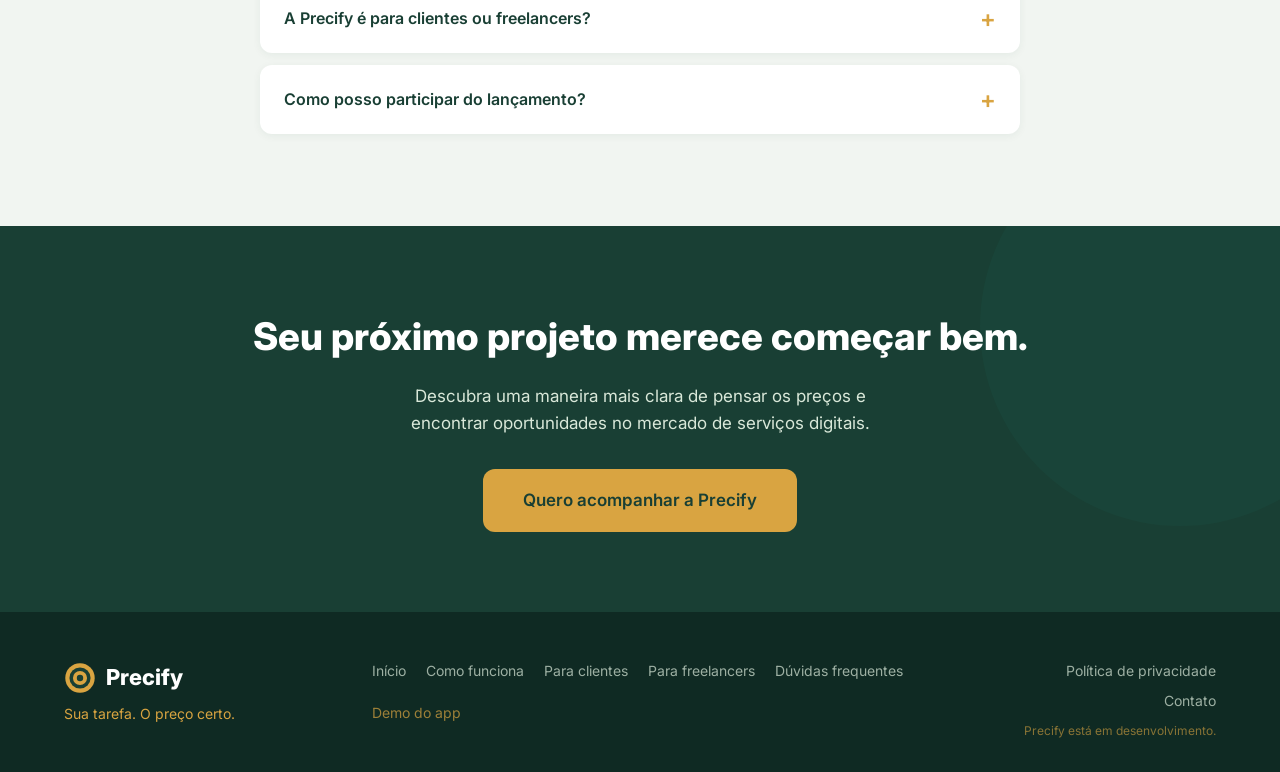
==== commit ac0d7727: "feat: add demo app and PWA support - Created demo.html for showcasing the Precify app with a complet" ====
--- a/index.html
+++ b/index.html
@@ -6,6 +6,15 @@
     <meta name="description" content="Conheça a Precify, uma proposta de marketplace que conecta clientes e freelancers e utiliza a complexidade das tarefas como referência para sugerir preços de serviços digitais." />
     <meta name="keywords" content="Precify, marketplace, serviços digitais, freelancers, precificação inteligente, IA" />
     <meta name="author" content="Precify" />
+    <meta name="theme-color" content="#193F34" />
+    <meta name="application-name" content="Precify" />
+    <meta name="apple-mobile-web-app-capable" content="yes" />
+    <meta name="apple-mobile-web-app-status-bar-style" content="black-translucent" />
+    <meta name="apple-mobile-web-app-title" content="Precify" />
+    <meta name="mobile-web-app-capable" content="yes" />
+
+    <!-- PWA Manifest -->
+    <link rel="manifest" href="manifest.json" />
 
     <!-- Open Graph -->
     <meta property="og:title" content="Precify | Marketplace inteligente de serviços digitais" />
@@ -18,6 +27,9 @@
     <!-- Favicon (inline SVG) -->
     <link rel="icon" href="data:image/svg+xml,%3Csvg xmlns='http://www.w3.org/2000/svg' viewBox='0 0 100 100'%3E%3Ccircle cx='50' cy='50' r='45' fill='%23193F34'/%3E%3Ccircle cx='50' cy='50' r='32' fill='%23D9A441'/%3E%3Ccircle cx='50' cy='50' r='22' fill='%23193F34'/%3E%3Ccircle cx='50' cy='50' r='10' fill='%23D9A441'/%3E%3C/svg%3E" />
 
+    <!-- Apple Touch Icon -->
+    <link rel="apple-touch-icon" href="icons/icon-192.png" />
+
     <link rel="preconnect" href="https://fonts.googleapis.com" />
     <link rel="preconnect" href="https://fonts.gstatic.com" crossorigin />
     <link href="https://fonts.googleapis.com/css2?family=Inter:wght@300;400;500;600;700;800;900&display=swap" rel="stylesheet" />
@@ -25,6 +37,28 @@
     <link rel="stylesheet" href="styles.css" />
 </head>
 <body>
+
+<!-- ============================== -->
+<!-- PWA INSTALL BANNER             -->
+<!-- ============================== -->
+<div id="pwa-install-banner" class="pwa-install-banner" hidden>
+    <div class="pwa-install-banner__content">
+        <svg class="pwa-install-banner__icon" width="28" height="28" viewBox="0 0 100 100" fill="none" xmlns="http://www.w3.org/2000/svg">
+            <circle cx="50" cy="50" r="46" fill="#D9A441"/>
+            <circle cx="50" cy="50" r="33" fill="#193F34"/>
+            <circle cx="50" cy="50" r="22" fill="#D9A441"/>
+            <circle cx="50" cy="50" r="10" fill="#193F34"/>
+        </svg>
+        <div class="pwa-install-banner__text">
+            <strong>Instale o Precify</strong>
+            <span>Acesse mais rapido pelo seu celular ou desktop</span>
+        </div>
+    </div>
+    <div class="pwa-install-banner__actions">
+        <button id="pwa-install-btn" class="btn btn--gold btn--small">Instalar</button>
+        <button id="pwa-install-dismiss" class="pwa-install-banner__dismiss" aria-label="Fechar">&times;</button>
+    </div>
+</div>
 
 <!-- ============================== -->
 <!-- HEADER / NAVIGATION            -->
@@ -49,6 +83,7 @@
             <a href="#precify-score" class="nav__link">Precify Score</a>
             <a href="#avaliacoes" class="nav__link">Avaliações</a>
             <a href="#faq" class="nav__link">Dúvidas frequentes</a>
+            <a href="demo.html" class="nav__link" style="color: var(--color-gold); font-weight: 700;">Demo do App</a>
             <a href="#interest-form" class="btn btn--gold btn--small">Quero conhecer a Precify</a>
         </nav>
 
@@ -75,6 +110,7 @@
 
             <div class="hero__buttons">
                 <a href="#interest-form" class="btn btn--gold">Quero experimentar a Precify</a>
+                <a href="demo.html" class="btn btn--outline">Ver demo do app</a>
                 <a href="#solution" class="btn btn--outline">Descobrir como funciona</a>
             </div>
 
@@ -733,6 +769,7 @@
             <a href="#profiles" class="footer__link">Para clientes</a>
             <a href="#profiles" class="footer__link">Para freelancers</a>
             <a href="#faq" class="footer__link">Dúvidas frequentes</a>
+            <a href="demo.html" class="footer__link" style="color: var(--color-gold);">Demo do app</a>
         </nav>
 
         <div class="footer__info">
@@ -744,5 +781,20 @@
 </footer>
 
 <script src="script.js"></script>
+
+<!-- PWA Service Worker Registration -->
+<script>
+if ('serviceWorker' in navigator) {
+    window.addEventListener('load', () => {
+        navigator.serviceWorker.register('./sw.js')
+            .then((reg) => {
+                console.log('[PWA] Service Worker registrado com sucesso. Escopo:', reg.scope);
+            })
+            .catch((err) => {
+                console.warn('[PWA] Falha ao registrar Service Worker:', err);
+            });
+    });
+}
+</script>
 </body>
 </html>
--- a/styles.css
+++ b/styles.css
@@ -1725,3 +1725,111 @@
     .reputation-score { flex-wrap: wrap; }
     .reputation-card > p { min-height: auto; }
 }
+
+/* ==============================
+   PWA INSTALL BANNER
+   ============================== */
+.pwa-install-banner {
+    position: fixed;
+    bottom: 16px;
+    left: 50%;
+    transform: translateX(-50%);
+    z-index: 2000;
+    display: flex;
+    align-items: center;
+    justify-content: space-between;
+    gap: 16px;
+    max-width: 480px;
+    width: calc(100% - 32px);
+    padding: 16px 20px;
+    background: var(--color-white);
+    border-radius: var(--radius-lg);
+    box-shadow: 0 8px 32px rgba(25, 63, 52, 0.2);
+    border: 1px solid var(--color-border);
+    animation: slideUpBanner 0.4s ease;
+}
+
+@keyframes slideUpBanner {
+    from { opacity: 0; transform: translateX(-50%) translateY(100%); }
+    to { opacity: 1; transform: translateX(-50%) translateY(0); }
+}
+
+.pwa-install-banner__content {
+    display: flex;
+    align-items: center;
+    gap: 12px;
+    flex: 1;
+    min-width: 0;
+}
+
+.pwa-install-banner__icon {
+    flex-shrink: 0;
+}
+
+.pwa-install-banner__text {
+    display: flex;
+    flex-direction: column;
+    gap: 2px;
+    min-width: 0;
+}
+
+.pwa-install-banner__text strong {
+    font-size: 15px;
+    color: var(--color-primary);
+    font-weight: 700;
+}
+
+.pwa-install-banner__text span {
+    font-size: 12px;
+    color: var(--color-text-secondary);
+    white-space: nowrap;
+    overflow: hidden;
+    text-overflow: ellipsis;
+}
+
+.pwa-install-banner__actions {
+    display: flex;
+    align-items: center;
+    gap: 8px;
+    flex-shrink: 0;
+}
+
+.pwa-install-banner__dismiss {
+    width: 32px;
+    height: 32px;
+    border-radius: 50%;
+    background: var(--color-gray);
+    color: var(--color-text-secondary);
+    font-size: 20px;
+    line-height: 1;
+    display: flex;
+    align-items: center;
+    justify-content: center;
+    transition: background var(--transition);
+}
+
+.pwa-install-banner__dismiss:hover {
+    background: var(--color-secondary);
+    color: var(--color-primary);
+}
+
+@media (max-width: 480px) {
+    .pwa-install-banner {
+        padding: 12px 16px;
+        gap: 12px;
+    }
+
+    .pwa-install-banner__text strong {
+        font-size: 14px;
+    }
+
+    .pwa-install-banner__text span {
+        font-size: 11px;
+    }
+}
+
+@media (display-mode: standalone) {
+    .pwa-install-banner {
+        display: none;
+    }
+}
